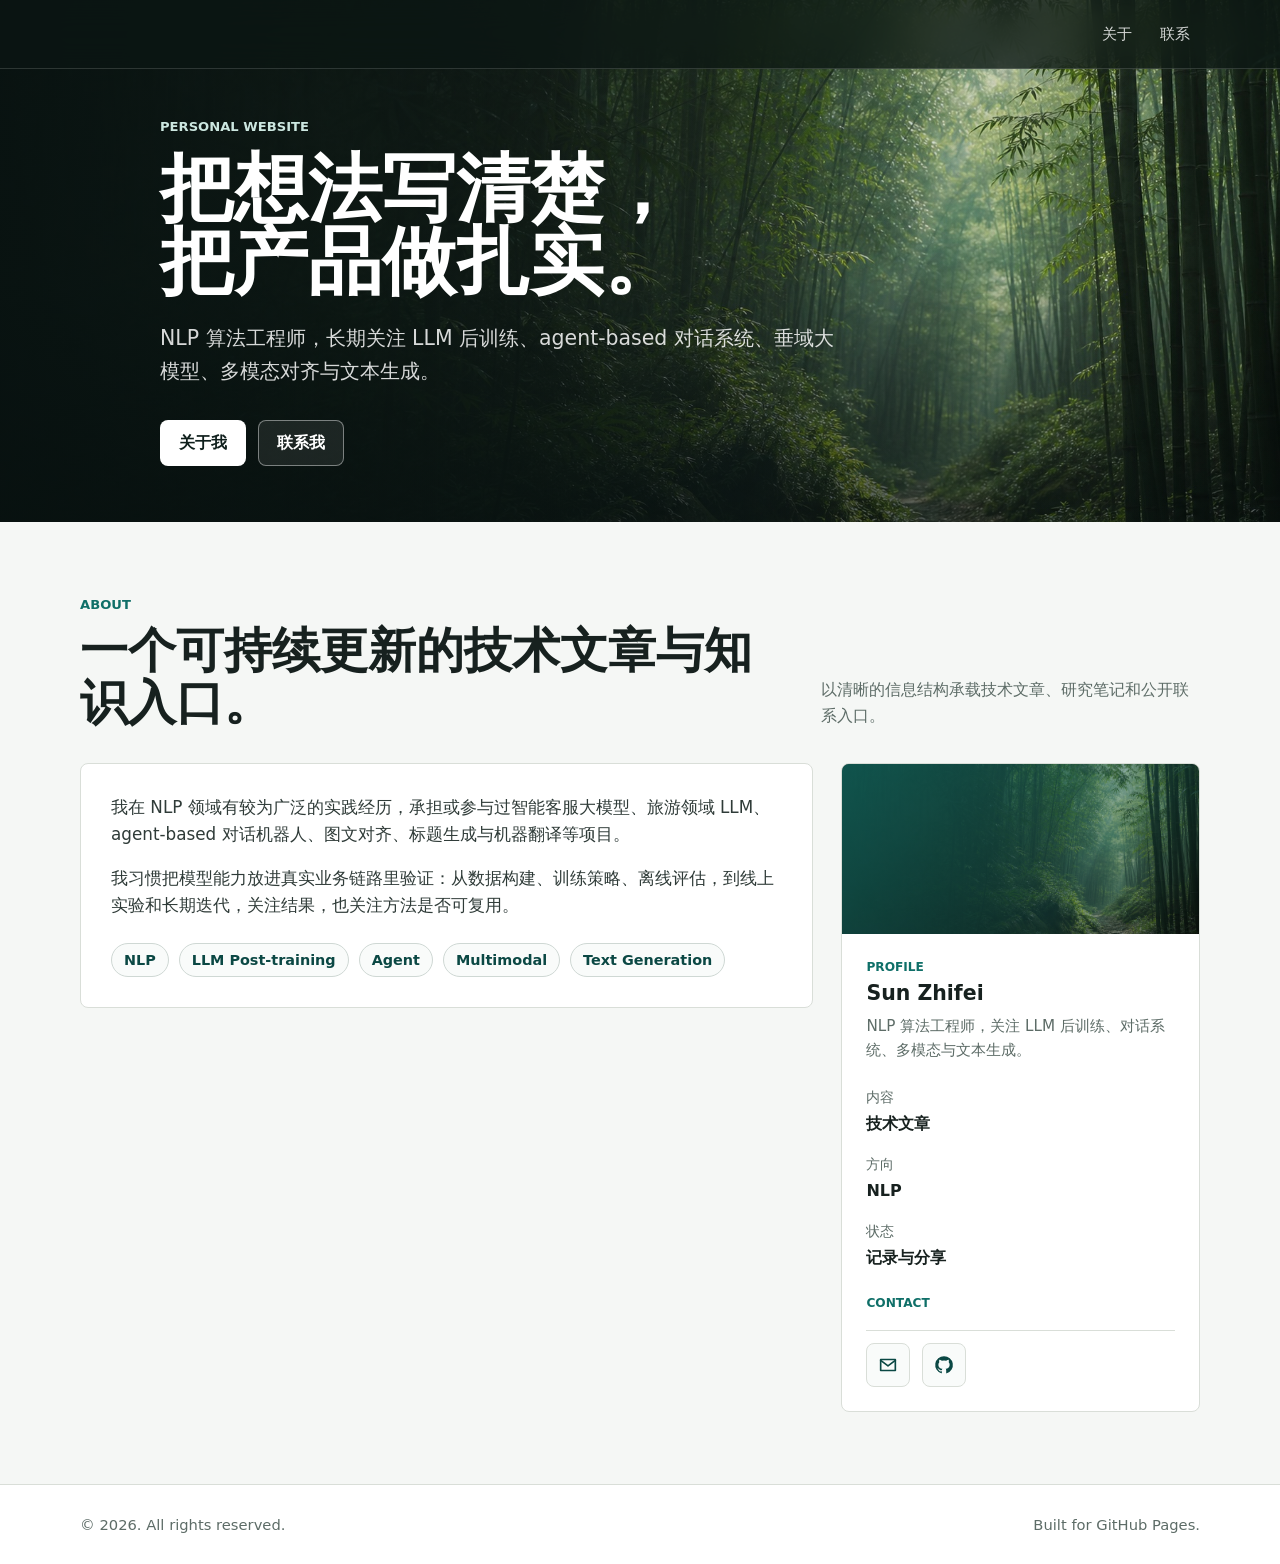
==== index.html @ 4ecba62f "Align experience pages with homepage contact UI" ====
<!DOCTYPE html>
<html lang="zh-CN">
<head>
    <meta charset="UTF-8">
    <meta name="viewport" content="width=device-width, initial-scale=1.0">
    <meta name="description" content="Sun Zhifei 的个人主页，记录 NLP、LLM、对话系统与技术文章。">
    <title>Sun Zhifei | 个人主页</title>
    <link rel="stylesheet" href="assets/site.css">
    <link rel="icon" href="assets/favicon.svg" type="image/svg+xml">
</head>
<body>
    <header class="site-header">
        <nav class="nav nav-end" aria-label="主导航">
            <div class="nav-links">
                <a href="#about">关于</a>
                <a href="#profile">联系</a>
            </div>
        </nav>
    </header>

    <main id="top">
        <section class="hero" aria-label="个人主页首屏">
            <div class="hero-inner">
                <p class="eyebrow">Personal Website</p>
                <h1><span>把想法写清楚，</span><span>把产品做扎实。</span></h1>
                <p class="hero-copy">NLP 算法工程师，长期关注 LLM 后训练、agent-based 对话系统、垂域大模型、多模态对齐与文本生成。</p>
                <div class="hero-actions" aria-label="快捷入口">
                    <a class="button button-primary" href="#about">关于我</a>
                    <a class="button button-secondary" href="#profile">联系我</a>
                </div>
            </div>
        </section>

        <section class="section" id="about">
            <div class="container">
                <div class="section-heading">
                    <div>
                        <p class="section-kicker">About</p>
                        <h2 class="section-title">一个可持续更新的技术文章与知识入口。</h2>
                    </div>
                    <p class="section-summary">以清晰的信息结构承载技术文章、研究笔记和公开联系入口。</p>
                </div>

                <div class="about-grid">
                    <article class="about-panel">
                        <p>我在 NLP 领域有较为广泛的实践经历，承担或参与过智能客服大模型、旅游领域 LLM、agent-based 对话机器人、图文对齐、标题生成与机器翻译等项目。</p>
                        <p>我习惯把模型能力放进真实业务链路里验证：从数据构建、训练策略、离线评估，到线上实验和长期迭代，关注结果，也关注方法是否可复用。</p>
                        <div class="skill-list" aria-label="关注方向">
                            <span>NLP</span>
                            <span>LLM Post-training</span>
                            <span>Agent</span>
                            <span>Multimodal</span>
                            <span>Text Generation</span>
                        </div>
                    </article>

                    <aside class="profile-panel sidebar-panel" id="profile" aria-label="个人侧边栏">
                        <div class="profile-visual" role="img" aria-label="竹林和森林组成的安静自然场景"></div>
                        <div class="sidebar-content">
                            <div class="sidebar-intro">
                                <p class="sidebar-label">Profile</p>
                                <h3>Sun Zhifei</h3>
                                <p>NLP 算法工程师，关注 LLM 后训练、对话系统、多模态与文本生成。</p>
                            </div>

                            <div class="facts">
                                <div class="fact">
                                    <span>内容</span>
                                    <strong>技术文章</strong>
                                </div>
                                <div class="fact">
                                    <span>方向</span>
                                    <strong>NLP</strong>
                                </div>
                                <div class="fact">
                                    <span>状态</span>
                                    <strong>记录与分享</strong>
                                </div>
                            </div>

                            <div class="sidebar-links" aria-label="侧边栏联系方式">
                                <p class="sidebar-label">Contact</p>
                                <div class="contact-actions">
                                    <button class="contact-link" type="button" data-copy-email="real.szf@gmail.com" aria-label="复制邮箱地址" title="复制邮箱">
                                        <svg class="icon-stroke" viewBox="0 0 24 24" aria-hidden="true">
                                            <path d="M4 6h16v12H4z"></path>
                                            <path d="m4 7 8 6 8-6"></path>
                                        </svg>
                                    </button>
                                    <a class="contact-link" href="https://github.com/wow-kong" aria-label="访问 GitHub 主页" title="GitHub">
                                        <svg class="icon-fill" viewBox="0 0 24 24" aria-hidden="true">
                                            <path d="M12 2.4a9.6 9.6 0 0 0-3 18.72c.48.09.66-.21.66-.47v-1.8c-2.68.58-3.25-1.14-3.25-1.14-.44-1.11-1.07-1.41-1.07-1.41-.87-.6.07-.59.07-.59.96.07 1.47.99 1.47.99.86 1.46 2.25 1.04 2.8.8.09-.62.34-1.04.61-1.28-2.14-.24-4.39-1.07-4.39-4.76 0-1.05.38-1.91.99-2.58-.1-.24-.43-1.22.09-2.55 0 0 .81-.26 2.64.99a9.1 9.1 0 0 1 4.8 0c1.83-1.25 2.64-.99 2.64-.99.52 1.33.19 2.31.09 2.55.62.67.99 1.53.99 2.58 0 3.7-2.25 4.51-4.4 4.75.35.3.66.89.66 1.8v2.65c0 .26.17.56.67.46A9.6 9.6 0 0 0 12 2.4Z"></path>
                                        </svg>
                                    </a>
                                </div>
                                <p class="contact-copy-status" id="contact-copy-status" role="status" aria-live="polite" hidden></p>
                            </div>

                        </div>
                    </aside>
                </div>
            </div>
        </section>

    </main>

    <footer class="site-footer">
        <div class="footer-inner">
            <span>© 2026. All rights reserved.</span>
            <span>Built for GitHub Pages.</span>
        </div>
    </footer>
    <script src="assets/site.js"></script>
</body>
</html>
---- assets/site.css ----
:root {
    --bg: #f5f7f5;
    --surface: #ffffff;
    --surface-soft: #e8f0ed;
    --ink: #17211f;
    --muted: #5d6c67;
    --line: #d9ded8;
    --brand: #0f6f68;
    --brand-dark: #0b4844;
    --radius: 8px;
    --content: 1120px;
}

* {
    box-sizing: border-box;
}

html {
    scroll-behavior: smooth;
}

body {
    margin: 0;
    color: var(--ink);
    background: var(--bg);
    font-family: Inter, ui-sans-serif, system-ui, -apple-system, BlinkMacSystemFont, "Segoe UI", sans-serif;
    line-height: 1.6;
    overflow-x: hidden;
}

a {
    color: inherit;
    text-decoration: none;
}

img {
    display: block;
    max-width: 100%;
}

.site-header {
    position: fixed;
    top: 0;
    right: 0;
    left: 0;
    z-index: 10;
    border-bottom: 1px solid rgba(255, 255, 255, 0.14);
    background: rgba(12, 22, 20, 0.74);
    backdrop-filter: blur(18px);
    color: #ffffff;
}

.nav,
.hero-inner,
.container,
.footer-inner {
    width: min(100% - 32px, var(--content));
    margin: 0 auto;
}

.nav {
    height: 68px;
    display: flex;
    align-items: center;
    justify-content: space-between;
    gap: 24px;
}

.nav-end {
    justify-content: flex-end;
}

.brand {
    display: inline-flex;
    align-items: center;
    font-weight: 700;
    white-space: nowrap;
}

.nav-links {
    display: flex;
    align-items: center;
    gap: 8px;
    font-size: 0.94rem;
}

.nav-links a {
    padding: 8px 10px;
    border-radius: 999px;
    color: rgba(255, 255, 255, 0.82);
}

.nav-links a:hover,
.nav-links a:focus-visible,
.nav-links .active {
    color: #ffffff;
    background: rgba(255, 255, 255, 0.12);
    outline: none;
}

main {
    background: var(--bg);
}

.hero,
.experience-hero {
    display: grid;
    align-items: end;
    color: #ffffff;
}

.hero {
    width: 100%;
    min-height: clamp(440px, 58vh, 560px);
    margin: 0;
    overflow: hidden;
    background:
        linear-gradient(90deg, rgba(7, 16, 15, 0.84), rgba(7, 16, 15, 0.48) 42%, rgba(7, 16, 15, 0.08) 76%),
        linear-gradient(0deg, rgba(7, 16, 15, 0.56), rgba(7, 16, 15, 0.02) 46%),
        url("hero-bamboo.jpg") center / cover no-repeat;
}

.experience-hero {
    min-height: 54vh;
    background:
        linear-gradient(90deg, rgba(7, 16, 15, 0.78), rgba(7, 16, 15, 0.42) 42%, rgba(7, 16, 15, 0.08) 72%),
        linear-gradient(0deg, rgba(7, 16, 15, 0.66), rgba(7, 16, 15, 0.02) 44%),
        url("hero-workspace.jpg") center / cover no-repeat;
}

.hero-inner {
    padding: 132px 0 64px;
}

.hero .hero-inner {
    width: min(100% - 64px, 960px);
    padding: 96px 0 56px;
}

.experience-hero .hero-inner {
    padding-bottom: 58px;
}

.eyebrow,
.section-kicker,
.sidebar-label {
    margin: 0;
    color: var(--brand);
    font-size: 0.82rem;
    font-weight: 900;
    letter-spacing: 0;
    text-transform: uppercase;
}

.hero .eyebrow,
.experience-hero .eyebrow {
    margin-bottom: 16px;
    color: #cce7e0;
}

.hero h1,
.experience-hero h1 {
    max-width: 780px;
    margin: 0;
    font-size: clamp(2.5rem, 7vw, 5.8rem);
    line-height: 0.98;
    letter-spacing: 0;
    overflow-wrap: anywhere;
}

.hero h1 {
    font-size: clamp(2.35rem, 5.8vw, 4.8rem);
}

.experience-hero h1 {
    font-size: clamp(2.4rem, 6vw, 5.2rem);
    line-height: 1.02;
}

.hero h1 span {
    display: block;
}

.hero-copy {
    max-width: 680px;
    margin: 24px 0 0;
    color: rgba(255, 255, 255, 0.84);
    font-size: clamp(1.05rem, 2vw, 1.28rem);
    overflow-wrap: anywhere;
}

.experience-hero .hero-copy {
    margin-top: 22px;
    font-size: clamp(1.02rem, 2vw, 1.22rem);
}

.hero-actions {
    display: flex;
    flex-wrap: wrap;
    gap: 12px;
    margin-top: 32px;
}

.button {
    display: inline-flex;
    align-items: center;
    justify-content: center;
    min-height: 46px;
    padding: 0 18px;
    border: 1px solid transparent;
    border-radius: var(--radius);
    cursor: pointer;
    font: inherit;
    font-weight: 700;
}

.button-primary {
    background: #ffffff;
    color: #10201d;
}

.button-secondary {
    border-color: rgba(255, 255, 255, 0.42);
    color: #ffffff;
    background: rgba(255, 255, 255, 0.08);
}

.button:hover,
.button:focus-visible {
    transform: translateY(-1px);
    outline: none;
}

.section {
    padding: 72px 0;
}

.sr-only {
    position: absolute;
    width: 1px;
    height: 1px;
    padding: 0;
    overflow: hidden;
    clip: rect(0, 0, 0, 0);
    white-space: nowrap;
    border: 0;
}

.experience-gate {
    display: grid;
    align-items: center;
    min-height: calc(100vh - 85px);
    padding: 132px 0 72px;
    background:
        linear-gradient(90deg, rgba(7, 16, 15, 0.78), rgba(7, 16, 15, 0.36)),
        linear-gradient(0deg, rgba(7, 16, 15, 0.64), rgba(7, 16, 15, 0.08)),
        url("hero-workspace.jpg") center / cover no-repeat;
}

.gate-card {
    max-width: 560px;
    padding: 32px;
    border: 1px solid rgba(255, 255, 255, 0.22);
    border-radius: var(--radius);
    color: #ffffff;
    background: rgba(12, 22, 20, 0.82);
    backdrop-filter: blur(18px);
}

.gate-card .section-kicker {
    color: #cce7e0;
}

.gate-card h1 {
    margin: 8px 0 14px;
    font-size: clamp(2rem, 5vw, 3.4rem);
    line-height: 1.04;
    letter-spacing: 0;
    overflow-wrap: anywhere;
}

.gate-card p {
    margin: 0;
    color: rgba(255, 255, 255, 0.8);
}

.access-form {
    display: grid;
    grid-template-columns: minmax(0, 1fr) auto;
    gap: 10px;
    margin-top: 24px;
}

.access-form input {
    width: 100%;
    min-height: 46px;
    border: 1px solid rgba(255, 255, 255, 0.3);
    border-radius: var(--radius);
    padding: 0 14px;
    color: #ffffff;
    background: rgba(255, 255, 255, 0.08);
    font: inherit;
}

.access-form input::placeholder {
    color: rgba(255, 255, 255, 0.58);
}

.access-form input:focus,
.access-form button:focus-visible {
    outline: 2px solid #cce7e0;
    outline-offset: 2px;
}

.gate-message {
    margin-top: 12px;
    color: #cce7e0;
    font-weight: 700;
}

.gate-message.is-error {
    color: #ffd7ce;
    font-weight: 700;
}

.gate-back {
    max-width: 240px;
    margin-top: 28px;
    background: rgba(255, 255, 255, 0.1);
}

.section-heading {
    display: grid;
    grid-template-columns: minmax(0, 0.78fr) minmax(280px, 0.42fr);
    gap: 36px;
    align-items: end;
    margin-bottom: 34px;
}

.section-kicker {
    margin-bottom: 10px;
}

.section-title {
    margin: 0;
    font-size: clamp(1.9rem, 4vw, 3rem);
    line-height: 1.08;
    letter-spacing: 0;
    overflow-wrap: anywhere;
}

.section-summary {
    margin: 0;
    color: var(--muted);
    overflow-wrap: anywhere;
}

.about-grid,
.experience-layout {
    display: grid;
    gap: 28px;
    align-items: start;
}

.about-grid {
    grid-template-columns: minmax(0, 0.9fr) minmax(280px, 0.44fr);
}

.experience-layout {
    grid-template-columns: minmax(0, 1fr) 320px;
    gap: 34px;
}

.experience-main,
.resume-section,
.project-list {
    display: grid;
    gap: 18px;
}

.experience-main {
    gap: 52px;
}

.compact-title {
    margin-bottom: 10px;
}

.education-grid {
    display: grid;
    grid-template-columns: repeat(2, minmax(0, 1fr));
    gap: 16px;
}

.education-card {
    display: grid;
    grid-template-columns: 72px minmax(0, 1fr);
    gap: 16px;
    align-items: center;
    min-height: 132px;
    padding: 20px;
    border: 1px solid var(--line);
    border-radius: var(--radius);
    background: var(--surface);
}

.education-card img {
    width: 72px;
    height: 72px;
    object-fit: contain;
}

.education-card h3,
.project-row h3 {
    margin: 0 0 8px;
    font-size: 1.2rem;
    line-height: 1.24;
}

.education-card p {
    margin: 0;
    color: var(--muted);
}

.about-panel,
.profile-panel,
.timeline-item,
.side-card,
.project-row {
    border: 1px solid var(--line);
    border-radius: var(--radius);
    background: var(--surface);
}

.about-panel {
    padding: 30px;
}

.about-panel p {
    margin: 0 0 18px;
    color: #2f3b38;
    font-size: 1.05rem;
}

.about-panel p:last-child {
    margin-bottom: 0;
}

.profile-panel {
    display: grid;
    grid-template-rows: auto 1fr;
    overflow: hidden;
}

.profile-visual {
    min-height: 170px;
    background:
        linear-gradient(135deg, rgba(15, 111, 104, 0.66), rgba(7, 16, 15, 0.22)),
        url("hero-bamboo.jpg") center / cover no-repeat;
}

.sidebar-content {
    display: grid;
    gap: 24px;
    padding: 24px;
}

.sidebar-intro h3 {
    margin: 4px 0 8px;
    font-size: 1.28rem;
    line-height: 1.2;
}

.sidebar-intro p:last-child {
    margin: 0;
    color: var(--muted);
    font-size: 0.95rem;
}

.sidebar-label {
    color: var(--brand);
    font-size: 0.76rem;
}

.facts,
.sidebar-links,
.timeline {
    display: grid;
    gap: 16px;
}

.fact {
    display: grid;
    gap: 3px;
}

.fact span {
    color: var(--muted);
    font-size: 0.86rem;
}

.fact strong {
    font-size: 1rem;
}

.contact-actions {
    display: flex;
    align-items: center;
    gap: 12px;
    padding-top: 12px;
    border-top: 1px solid var(--line);
}

.contact-link {
    display: inline-flex;
    align-items: center;
    justify-content: center;
    width: 44px;
    height: 44px;
    padding: 0;
    border: 1px solid var(--line);
    border-radius: var(--radius);
    color: var(--brand-dark);
    background: #f9fbfa;
    cursor: pointer;
    font: inherit;
    font-weight: 800;
}

.contact-link:hover,
.contact-link:focus-visible {
    color: var(--brand);
    border-color: #b8c8c2;
    background: #eef5f2;
    transform: translateY(-1px);
    outline: none;
}

.contact-link svg {
    width: 22px;
    height: 22px;
    flex: 0 0 auto;
}

.contact-link .icon-stroke {
    fill: none;
    stroke: currentColor;
    stroke-linecap: round;
    stroke-linejoin: round;
    stroke-width: 1.8;
}

.contact-link .icon-fill {
    fill: currentColor;
}

.contact-copy-status {
    min-height: 1.4em;
    margin: 8px 0 0;
    color: var(--brand-dark);
    font-size: 0.88rem;
    font-weight: 800;
}

.contact-copy-status.is-error {
    color: #8e3f2f;
}

.back-link {
    display: flex;
    align-items: center;
    justify-content: space-between;
    gap: 14px;
    min-height: 52px;
    padding: 0 16px;
    border-radius: var(--radius);
    color: #ffffff;
    background: var(--brand-dark);
    font-weight: 800;
}

.back-link span {
    display: inline-flex;
    align-items: center;
    justify-content: center;
    width: 28px;
    height: 28px;
    border: 1px solid rgba(255, 255, 255, 0.34);
    border-radius: 50%;
}

.skill-list,
.tags {
    display: flex;
    flex-wrap: wrap;
    gap: 10px;
    margin-top: 24px;
}

.tags {
    gap: 8px;
    margin-top: 16px;
}

.skill-list span,
.tags span,
.tag {
    display: inline-flex;
    align-items: center;
    min-height: 30px;
    padding: 0 10px;
    border: 1px solid #cfd8d4;
    border-radius: 999px;
    color: var(--brand-dark);
    background: #f9fbfa;
    font-size: 0.82rem;
    font-weight: 800;
}

.skill-list span {
    min-height: 34px;
    padding: 0 12px;
    font-size: 0.9rem;
}

.tag {
    border: 0;
    background: #e6f2ef;
}

.timeline-date {
    color: var(--brand-dark);
    font-weight: 900;
}

.timeline-item {
    display: grid;
    grid-template-columns: 128px minmax(0, 1fr);
    gap: 22px;
    padding: 24px;
}

.project-row {
    display: grid;
    grid-template-columns: 132px minmax(0, 1fr);
    gap: 22px;
    padding: 24px;
}

.project-row p {
    margin: 0;
    color: var(--muted);
}

.project-meta {
    display: grid;
    align-content: start;
    justify-items: start;
    gap: 10px;
    color: var(--muted);
    font-weight: 800;
}

.timeline-date {
    line-height: 1.25;
}

.timeline-body h2,
.side-card h2 {
    margin: 0 0 10px;
    font-size: 1.28rem;
    line-height: 1.24;
}

.timeline-body p,
.side-card p {
    margin: 0;
    color: var(--muted);
}

.experience-sidebar {
    position: sticky;
    top: 94px;
    display: grid;
    gap: 16px;
}

.side-card {
    padding: 22px;
}

.side-card h2 {
    margin-bottom: 8px;
    font-size: 1.15rem;
}

.side-list {
    display: grid;
    gap: 12px;
    margin-top: 18px;
}

.side-list a,
.side-list span {
    display: flex;
    align-items: center;
    justify-content: space-between;
    gap: 12px;
    min-height: 42px;
    padding-top: 12px;
    border-top: 1px solid var(--line);
    color: var(--brand-dark);
    font-weight: 800;
    overflow-wrap: anywhere;
}

.side-list small {
    color: var(--muted);
    font-weight: 700;
}

.mini-tags {
    display: flex;
    flex-wrap: wrap;
    gap: 8px;
    margin-top: 16px;
}

.mini-tags span {
    display: inline-flex;
    align-items: center;
    min-height: 30px;
    padding: 0 10px;
    border-radius: 999px;
    color: var(--brand-dark);
    background: #e6f2ef;
    font-size: 0.82rem;
    font-weight: 800;
}

.site-footer {
    padding: 28px 0;
    color: var(--muted);
    background: #ffffff;
    border-top: 1px solid var(--line);
}

.footer-inner {
    display: flex;
    align-items: center;
    justify-content: space-between;
    gap: 16px;
    font-size: 0.92rem;
}

@media (max-width: 820px) {
    .site-header {
        position: absolute;
    }

    .nav {
        height: auto;
        min-height: 66px;
        padding: 12px 0;
        align-items: flex-start;
    }

    .nav-links {
        max-width: 300px;
        justify-content: flex-end;
        flex-wrap: wrap;
        gap: 2px;
        font-size: 0.86rem;
    }

    .nav-links a {
        padding: 5px 8px;
    }

    .hero {
        min-height: 480px;
        margin-top: 0;
        background-position: 58% center;
    }

    .hero-inner {
        padding-top: 126px;
        padding-bottom: 42px;
    }

    .hero .hero-inner {
        width: min(100% - 44px, 860px);
        padding-top: 88px;
        padding-bottom: 48px;
    }

    .hero-actions {
        gap: 10px;
    }

    .section {
        padding: 54px 0;
    }

    .section-heading,
    .about-grid,
    .experience-layout,
    .education-grid {
        grid-template-columns: 1fr;
    }

    .experience-sidebar {
        position: static;
    }

    .footer-inner {
        align-items: flex-start;
        flex-direction: column;
    }
}

@media (max-width: 520px) {
    .nav,
    .hero-inner,
    .container,
    .footer-inner {
        width: min(100% - 24px, var(--content));
    }

    .nav {
        flex-direction: column;
        align-items: stretch;
        gap: 10px;
        padding: 12px 0 14px;
    }

    .nav-links {
        width: 100%;
        max-width: none;
        display: grid;
        grid-template-columns: repeat(auto-fit, minmax(72px, 1fr));
        justify-content: stretch;
    }

    .nav-links a {
        padding: 4px;
        text-align: center;
    }

    .hero {
        width: 100%;
        min-height: 570px;
        margin-top: 0;
        background:
            linear-gradient(90deg, rgba(7, 16, 15, 0.84), rgba(7, 16, 15, 0.48)),
            linear-gradient(0deg, rgba(7, 16, 15, 0.7), rgba(7, 16, 15, 0.08) 48%),
            url("hero-bamboo.jpg") 62% center / cover no-repeat;
    }

    .experience-hero {
        background:
            linear-gradient(90deg, rgba(7, 16, 15, 0.82), rgba(7, 16, 15, 0.42)),
            linear-gradient(0deg, rgba(7, 16, 15, 0.72), rgba(7, 16, 15, 0.1) 48%),
            url("hero-workspace.jpg") 62% center / cover no-repeat;
    }

    .hero .hero-inner {
        width: min(100% - 32px, var(--content));
        padding-top: 134px;
    }

    .experience-hero {
        min-height: 50vh;
    }

    .hero h1,
    .experience-hero h1 {
        font-size: clamp(2.05rem, 11vw, 3rem);
        line-height: 1.08;
        word-break: break-all;
    }

    .hero-copy {
        font-size: 1rem;
        line-height: 1.7;
        overflow-wrap: break-word;
        word-break: normal;
    }

    .section-title {
        font-size: clamp(1.72rem, 9vw, 2.25rem);
        line-height: 1.18;
        word-break: break-all;
    }

    .button {
        width: 100%;
    }

    .experience-gate {
        min-height: calc(100vh - 118px);
        padding: 138px 0 48px;
    }

    .gate-card {
        padding: 24px;
    }

    .access-form {
        grid-template-columns: 1fr;
    }

    .about-panel,
    .timeline-item {
        padding: 20px;
    }

    .timeline-item {
        grid-template-columns: 1fr;
        gap: 12px;
    }

    .education-card {
        grid-template-columns: 58px minmax(0, 1fr);
        min-height: auto;
        padding: 18px;
    }

    .education-card img {
        width: 58px;
        height: 58px;
    }

    .project-row {
        grid-template-columns: 1fr;
        gap: 14px;
        padding: 20px;
    }

    .project-meta {
        grid-template-columns: auto auto;
        align-items: center;
        justify-content: start;
    }
}
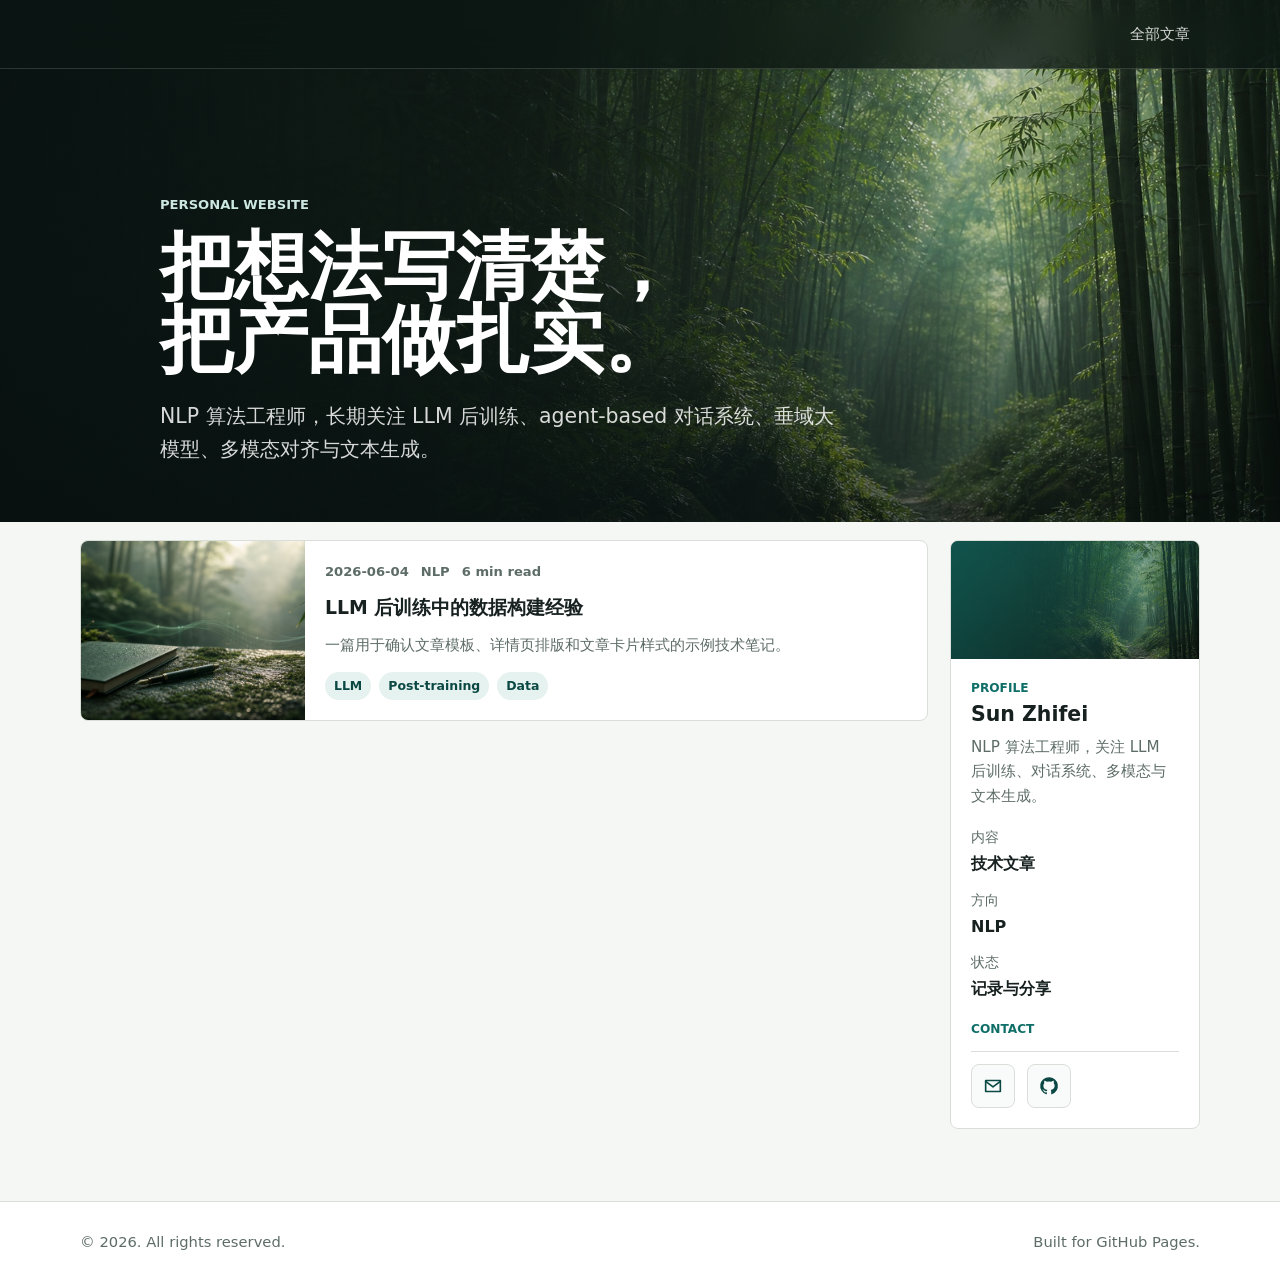
==== commit 2df8d83b: "Refine personal site articles layout" ====
--- a/index.html
+++ b/index.html
@@ -8,12 +8,11 @@
     <link rel="stylesheet" href="assets/site.css">
     <link rel="icon" href="assets/favicon.svg" type="image/svg+xml">
 </head>
-<body>
+<body data-site-root="">
     <header class="site-header">
         <nav class="nav nav-end" aria-label="主导航">
             <div class="nav-links">
-                <a href="#about">关于</a>
-                <a href="#profile">联系</a>
+                <a href="articles/">全部文章</a>
             </div>
         </nav>
     </header>
@@ -24,37 +23,15 @@
                 <p class="eyebrow">Personal Website</p>
                 <h1><span>把想法写清楚，</span><span>把产品做扎实。</span></h1>
                 <p class="hero-copy">NLP 算法工程师，长期关注 LLM 后训练、agent-based 对话系统、垂域大模型、多模态对齐与文本生成。</p>
-                <div class="hero-actions" aria-label="快捷入口">
-                    <a class="button button-primary" href="#about">关于我</a>
-                    <a class="button button-secondary" href="#profile">联系我</a>
-                </div>
             </div>
         </section>
 
-        <section class="section" id="about">
+        <section class="section home-content-section" id="articles">
             <div class="container">
-                <div class="section-heading">
-                    <div>
-                        <p class="section-kicker">About</p>
-                        <h2 class="section-title">一个可持续更新的技术文章与知识入口。</h2>
-                    </div>
-                    <p class="section-summary">以清晰的信息结构承载技术文章、研究笔记和公开联系入口。</p>
-                </div>
+                <div class="home-overview">
+                    <div class="article-card-grid home-article-stack" data-recent-articles data-limit="3" aria-label="最近技术文章"></div>
 
-                <div class="about-grid">
-                    <article class="about-panel">
-                        <p>我在 NLP 领域有较为广泛的实践经历，承担或参与过智能客服大模型、旅游领域 LLM、agent-based 对话机器人、图文对齐、标题生成与机器翻译等项目。</p>
-                        <p>我习惯把模型能力放进真实业务链路里验证：从数据构建、训练策略、离线评估，到线上实验和长期迭代，关注结果，也关注方法是否可复用。</p>
-                        <div class="skill-list" aria-label="关注方向">
-                            <span>NLP</span>
-                            <span>LLM Post-training</span>
-                            <span>Agent</span>
-                            <span>Multimodal</span>
-                            <span>Text Generation</span>
-                        </div>
-                    </article>
-
-                    <aside class="profile-panel sidebar-panel" id="profile" aria-label="个人侧边栏">
+                    <aside class="profile-panel contact-panel home-sidebar" id="profile" aria-label="个人联系方式">
                         <div class="profile-visual" role="img" aria-label="竹林和森林组成的安静自然场景"></div>
                         <div class="sidebar-content">
                             <div class="sidebar-intro">
@@ -95,7 +72,6 @@
                                 </div>
                                 <p class="contact-copy-status" id="contact-copy-status" role="status" aria-live="polite" hidden></p>
                             </div>
-
                         </div>
                     </aside>
                 </div>
@@ -110,6 +86,7 @@
             <span>Built for GitHub Pages.</span>
         </div>
     </footer>
+    <script src="assets/articles.js"></script>
     <script src="assets/site.js"></script>
 </body>
 </html>
--- a/assets/site.css
+++ b/assets/site.css
@@ -7,6 +7,7 @@
     --line: #d9ded8;
     --brand: #0f6f68;
     --brand-dark: #0b4844;
+    --accent: #9a6a2f;
     --radius: 8px;
     --content: 1120px;
 }
@@ -70,13 +71,6 @@
     justify-content: flex-end;
 }
 
-.brand {
-    display: inline-flex;
-    align-items: center;
-    font-weight: 700;
-    white-space: nowrap;
-}
-
 .nav-links {
     display: flex;
     align-items: center;
@@ -103,7 +97,8 @@
 }
 
 .hero,
-.experience-hero {
+.experience-hero,
+.article-hero {
     display: grid;
     align-items: end;
     color: #ffffff;
@@ -125,7 +120,15 @@
     background:
         linear-gradient(90deg, rgba(7, 16, 15, 0.78), rgba(7, 16, 15, 0.42) 42%, rgba(7, 16, 15, 0.08) 72%),
         linear-gradient(0deg, rgba(7, 16, 15, 0.66), rgba(7, 16, 15, 0.02) 44%),
-        url("hero-workspace.jpg") center / cover no-repeat;
+        url("hero-bamboo.jpg") center / cover no-repeat;
+}
+
+.article-hero {
+    min-height: clamp(280px, 34vh, 360px);
+    background:
+        linear-gradient(90deg, rgba(7, 16, 15, 0.84), rgba(7, 16, 15, 0.48) 46%, rgba(7, 16, 15, 0.12) 78%),
+        linear-gradient(0deg, rgba(7, 16, 15, 0.66), rgba(7, 16, 15, 0.03) 48%),
+        url("article-hero-forest.jpg") center / cover no-repeat;
 }
 
 .hero-inner {
@@ -139,6 +142,11 @@
 
 .experience-hero .hero-inner {
     padding-bottom: 58px;
+}
+
+.article-hero .hero-inner {
+    width: min(100% - 64px, 920px);
+    padding: 104px 0 42px;
 }
 
 .eyebrow,
@@ -153,13 +161,15 @@
 }
 
 .hero .eyebrow,
-.experience-hero .eyebrow {
+.experience-hero .eyebrow,
+.article-hero .eyebrow {
     margin-bottom: 16px;
     color: #cce7e0;
 }
 
 .hero h1,
-.experience-hero h1 {
+.experience-hero h1,
+.article-hero h1 {
     max-width: 780px;
     margin: 0;
     font-size: clamp(2.5rem, 7vw, 5.8rem);
@@ -177,6 +187,12 @@
     line-height: 1.02;
 }
 
+.article-hero h1 {
+    max-width: 880px;
+    font-size: clamp(2rem, 4.6vw, 3.7rem);
+    line-height: 1.06;
+}
+
 .hero h1 span {
     display: block;
 }
@@ -194,11 +210,28 @@
     font-size: clamp(1.02rem, 2vw, 1.22rem);
 }
 
-.hero-actions {
+.article-meta {
     display: flex;
     flex-wrap: wrap;
-    gap: 12px;
-    margin-top: 32px;
+    gap: 10px 18px;
+    margin-top: 22px;
+    color: rgba(255, 255, 255, 0.78);
+    font-size: 0.94rem;
+    font-weight: 700;
+}
+
+.article-meta span {
+    display: inline-flex;
+    align-items: center;
+}
+
+.article-meta span:not(:last-child)::after {
+    width: 4px;
+    height: 4px;
+    margin-left: 18px;
+    border-radius: 50%;
+    background: rgba(255, 255, 255, 0.48);
+    content: "";
 }
 
 .button {
@@ -219,12 +252,6 @@
     color: #10201d;
 }
 
-.button-secondary {
-    border-color: rgba(255, 255, 255, 0.42);
-    color: #ffffff;
-    background: rgba(255, 255, 255, 0.08);
-}
-
 .button:hover,
 .button:focus-visible {
     transform: translateY(-1px);
@@ -233,6 +260,326 @@
 
 .section {
     padding: 72px 0;
+}
+
+.article-shell {
+    padding: 68px 0 80px;
+}
+
+.home-content-section {
+    padding-top: 18px;
+}
+
+.home-overview {
+    display: grid;
+    grid-template-columns: minmax(0, 1fr) minmax(210px, 250px);
+    gap: 22px;
+    align-items: start;
+}
+
+.article-card-grid {
+    display: grid;
+    grid-template-columns: repeat(3, minmax(0, 1fr));
+    gap: 18px;
+}
+
+.article-card-grid.home-article-stack {
+    grid-template-columns: 1fr;
+    gap: 16px;
+}
+
+.article-card {
+    display: grid;
+    min-width: 0;
+    overflow: hidden;
+    border: 1px solid var(--line);
+    border-radius: var(--radius);
+    background: var(--surface);
+}
+
+.article-card:hover,
+.article-card:focus-visible {
+    border-color: #b8c8c2;
+    transform: translateY(-2px);
+    outline: none;
+}
+
+.article-card-media {
+    display: block;
+    min-height: 154px;
+    background: var(--surface-soft) center / cover no-repeat;
+}
+
+.article-card-body {
+    display: grid;
+    gap: 14px;
+    padding: 20px;
+}
+
+.article-card-meta {
+    display: flex;
+    flex-wrap: wrap;
+    gap: 8px 12px;
+    color: var(--muted);
+    font-size: 0.82rem;
+    font-weight: 800;
+}
+
+.article-card-title {
+    color: var(--ink);
+    font-size: 1.18rem;
+    font-weight: 900;
+    line-height: 1.24;
+    overflow-wrap: anywhere;
+}
+
+.article-card-description {
+    color: var(--muted);
+    font-size: 0.95rem;
+    line-height: 1.65;
+    overflow-wrap: anywhere;
+}
+
+.article-card-tags {
+    display: flex;
+    flex-wrap: wrap;
+    gap: 8px;
+}
+
+.article-card-tags span {
+    display: inline-flex;
+    align-items: center;
+    min-height: 28px;
+    padding: 0 9px;
+    border-radius: 999px;
+    color: var(--brand-dark);
+    background: #e6f2ef;
+    font-size: 0.78rem;
+    font-weight: 800;
+}
+
+@media (min-width: 900px) {
+    .home-article-stack .article-card {
+        grid-template-columns: minmax(220px, 0.36fr) minmax(0, 1fr);
+    }
+
+    .home-article-stack .article-card-media {
+        min-height: 100%;
+    }
+}
+
+.article-empty {
+    grid-column: 1 / -1;
+    margin: 0;
+    padding: 26px;
+    border: 1px dashed #bdc9c3;
+    border-radius: var(--radius);
+    color: var(--muted);
+    background: rgba(255, 255, 255, 0.72);
+    font-weight: 700;
+}
+
+.article-list-header {
+    margin-bottom: 34px;
+}
+
+.article-list-header .section-title {
+    max-width: 760px;
+}
+
+.article-list {
+    grid-template-columns: repeat(2, minmax(0, 1fr));
+}
+
+.pagination {
+    display: flex;
+    flex-wrap: wrap;
+    justify-content: center;
+    gap: 8px;
+    margin-top: 34px;
+}
+
+.pagination-link {
+    display: inline-flex;
+    align-items: center;
+    justify-content: center;
+    min-width: 42px;
+    min-height: 40px;
+    padding: 0 13px;
+    border: 1px solid var(--line);
+    border-radius: var(--radius);
+    color: var(--brand-dark);
+    background: #ffffff;
+    font-weight: 800;
+}
+
+.pagination-link.is-active {
+    color: #ffffff;
+    border-color: var(--brand-dark);
+    background: var(--brand-dark);
+}
+
+.pagination-link.is-disabled {
+    color: #9aa5a1;
+    background: #eef2f0;
+    cursor: not-allowed;
+}
+
+.article-layout {
+    display: grid;
+    grid-template-columns: minmax(0, 760px) 260px;
+    gap: 56px;
+    align-items: start;
+}
+
+.article-content {
+    min-width: 0;
+    color: #2f3b38;
+    font-size: 1.05rem;
+}
+
+.article-content > * {
+    margin-top: 0;
+    margin-bottom: 0;
+}
+
+.article-content > * + * {
+    margin-top: 20px;
+}
+
+.article-content h2 {
+    margin-top: 52px;
+    color: var(--ink);
+    font-size: clamp(1.65rem, 3vw, 2.25rem);
+    line-height: 1.18;
+    letter-spacing: 0;
+}
+
+.article-content h3 {
+    margin-top: 34px;
+    color: var(--ink);
+    font-size: 1.28rem;
+    line-height: 1.28;
+    letter-spacing: 0;
+}
+
+.article-content p,
+.article-content li {
+    overflow-wrap: anywhere;
+}
+
+.article-content ul {
+    padding-left: 1.2rem;
+}
+
+.article-content li + li {
+    margin-top: 8px;
+}
+
+.article-lead {
+    padding: 0 0 0 18px;
+    border-left: 4px solid var(--accent);
+    color: #263633;
+    font-size: 1.12rem;
+    font-weight: 700;
+}
+
+.article-content a {
+    color: var(--brand-dark);
+    border-bottom: 1px solid rgba(15, 111, 104, 0.36);
+    font-weight: 800;
+}
+
+.article-content code {
+    border-radius: 6px;
+    padding: 0.15em 0.35em;
+    color: var(--brand-dark);
+    background: #e7f1ed;
+    font-size: 0.92em;
+}
+
+.article-content pre {
+    overflow-x: auto;
+    padding: 20px;
+    border-radius: var(--radius);
+    color: #e9f4f0;
+    background: #10201d;
+    font-size: 0.92rem;
+    line-height: 1.65;
+}
+
+.article-content pre code {
+    padding: 0;
+    color: inherit;
+    background: transparent;
+}
+
+.article-content table {
+    display: block;
+    width: 100%;
+    overflow-x: auto;
+    border-collapse: collapse;
+    border: 1px solid var(--line);
+    border-radius: var(--radius);
+    background: var(--surface);
+}
+
+.article-content th,
+.article-content td {
+    min-width: 120px;
+    padding: 12px 14px;
+    border-bottom: 1px solid var(--line);
+    text-align: left;
+    white-space: nowrap;
+}
+
+.article-content th {
+    color: var(--brand-dark);
+    background: #eaf3f0;
+    font-size: 0.9rem;
+}
+
+.article-content tr:last-child td {
+    border-bottom: 0;
+}
+
+.article-aside {
+    position: sticky;
+    top: 96px;
+    min-width: 0;
+    padding-left: 22px;
+    border-left: 1px solid var(--line);
+}
+
+.article-aside h2 {
+    margin: 0 0 14px;
+    font-size: 1rem;
+    line-height: 1.24;
+}
+
+.article-toc,
+.article-info {
+    display: grid;
+    gap: 10px;
+}
+
+.article-info {
+    margin-top: 30px;
+    padding-top: 22px;
+    border-top: 1px solid var(--line);
+}
+
+.article-toc a,
+.article-info span {
+    color: var(--muted);
+    font-size: 0.94rem;
+    font-weight: 700;
+}
+
+.article-toc a:hover,
+.article-toc a:focus-visible {
+    color: var(--brand-dark);
+    outline: none;
 }
 
 .sr-only {
@@ -254,7 +601,7 @@
     background:
         linear-gradient(90deg, rgba(7, 16, 15, 0.78), rgba(7, 16, 15, 0.36)),
         linear-gradient(0deg, rgba(7, 16, 15, 0.64), rgba(7, 16, 15, 0.08)),
-        url("hero-workspace.jpg") center / cover no-repeat;
+        url("hero-bamboo.jpg") center / cover no-repeat;
 }
 
 .gate-card {
@@ -355,20 +702,11 @@
     overflow-wrap: anywhere;
 }
 
-.about-grid,
 .experience-layout {
     display: grid;
-    gap: 28px;
-    align-items: start;
-}
-
-.about-grid {
-    grid-template-columns: minmax(0, 0.9fr) minmax(280px, 0.44fr);
-}
-
-.experience-layout {
     grid-template-columns: minmax(0, 1fr) 320px;
     gap: 34px;
+    align-items: start;
 }
 
 .experience-main,
@@ -422,7 +760,14 @@
     color: var(--muted);
 }
 
-.about-panel,
+.education-card p span {
+    display: block;
+}
+
+.education-card p span + span {
+    margin-top: 3px;
+}
+
 .profile-panel,
 .timeline-item,
 .side-card,
@@ -432,24 +777,33 @@
     background: var(--surface);
 }
 
-.about-panel {
-    padding: 30px;
-}
-
-.about-panel p {
-    margin: 0 0 18px;
-    color: #2f3b38;
-    font-size: 1.05rem;
-}
-
-.about-panel p:last-child {
-    margin-bottom: 0;
-}
-
 .profile-panel {
     display: grid;
     grid-template-rows: auto 1fr;
     overflow: hidden;
+}
+
+.contact-panel {
+    width: 100%;
+}
+
+.home-sidebar {
+    position: sticky;
+    top: 94px;
+}
+
+.home-sidebar .profile-visual {
+    min-height: 118px;
+}
+
+.home-sidebar .sidebar-content {
+    gap: 18px;
+    padding: 20px;
+}
+
+.home-sidebar .facts,
+.home-sidebar .sidebar-links {
+    gap: 12px;
 }
 
 .profile-visual {
@@ -589,20 +943,13 @@
     border-radius: 50%;
 }
 
-.skill-list,
 .tags {
     display: flex;
     flex-wrap: wrap;
-    gap: 10px;
-    margin-top: 24px;
-}
-
-.tags {
     gap: 8px;
     margin-top: 16px;
 }
 
-.skill-list span,
 .tags span,
 .tag {
     display: inline-flex;
@@ -617,12 +964,6 @@
     font-weight: 800;
 }
 
-.skill-list span {
-    min-height: 34px;
-    padding: 0 12px;
-    font-size: 0.9rem;
-}
-
 .tag {
     border: 0;
     background: #e6f2ef;
@@ -631,6 +972,7 @@
 .timeline-date {
     color: var(--brand-dark);
     font-weight: 900;
+    line-height: 1.25;
 }
 
 .timeline-item {
@@ -659,10 +1001,6 @@
     gap: 10px;
     color: var(--muted);
     font-weight: 800;
-}
-
-.timeline-date {
-    line-height: 1.25;
 }
 
 .timeline-body h2,
@@ -794,28 +1132,47 @@
         padding-bottom: 48px;
     }
 
-    .hero-actions {
-        gap: 10px;
-    }
-
     .section {
         padding: 54px 0;
     }
 
     .section-heading,
-    .about-grid,
     .experience-layout,
-    .education-grid {
+    .education-grid,
+    .article-card-grid,
+    .article-list,
+    .article-layout {
         grid-template-columns: 1fr;
     }
 
-    .experience-sidebar {
+    .experience-sidebar,
+    .article-aside {
         position: static;
+    }
+
+    .article-layout {
+        gap: 40px;
+    }
+
+    .article-aside {
+        padding: 22px 0 0;
+        border-top: 1px solid var(--line);
+        border-left: 0;
     }
 
     .footer-inner {
         align-items: flex-start;
         flex-direction: column;
+    }
+}
+
+@media (max-width: 560px) {
+    .home-overview {
+        grid-template-columns: 1fr;
+    }
+
+    .home-sidebar {
+        position: static;
     }
 }
 
@@ -861,7 +1218,15 @@
         background:
             linear-gradient(90deg, rgba(7, 16, 15, 0.82), rgba(7, 16, 15, 0.42)),
             linear-gradient(0deg, rgba(7, 16, 15, 0.72), rgba(7, 16, 15, 0.1) 48%),
-            url("hero-workspace.jpg") 62% center / cover no-repeat;
+            url("hero-bamboo.jpg") 62% center / cover no-repeat;
+    }
+
+    .article-hero {
+        min-height: 430px;
+        background:
+            linear-gradient(90deg, rgba(7, 16, 15, 0.86), rgba(7, 16, 15, 0.5)),
+            linear-gradient(0deg, rgba(7, 16, 15, 0.72), rgba(7, 16, 15, 0.1) 48%),
+            url("article-hero-forest.jpg") 58% center / cover no-repeat;
     }
 
     .hero .hero-inner {
@@ -869,12 +1234,19 @@
         padding-top: 134px;
     }
 
+    .article-hero .hero-inner {
+        width: min(100% - 32px, var(--content));
+        padding-top: 134px;
+        padding-bottom: 46px;
+    }
+
     .experience-hero {
         min-height: 50vh;
     }
 
     .hero h1,
-    .experience-hero h1 {
+    .experience-hero h1,
+    .article-hero h1 {
         font-size: clamp(2.05rem, 11vw, 3rem);
         line-height: 1.08;
         word-break: break-all;
@@ -910,14 +1282,10 @@
         grid-template-columns: 1fr;
     }
 
-    .about-panel,
-    .timeline-item {
-        padding: 20px;
-    }
-
     .timeline-item {
         grid-template-columns: 1fr;
         gap: 12px;
+        padding: 20px;
     }
 
     .education-card {
@@ -942,4 +1310,21 @@
         align-items: center;
         justify-content: start;
     }
-}
+
+    .article-shell {
+        padding: 50px 0 64px;
+    }
+
+    .article-content {
+        font-size: 1rem;
+    }
+
+    .article-content h2 {
+        margin-top: 42px;
+        font-size: clamp(1.5rem, 9vw, 2rem);
+    }
+
+    .article-content pre {
+        padding: 16px;
+    }
+}
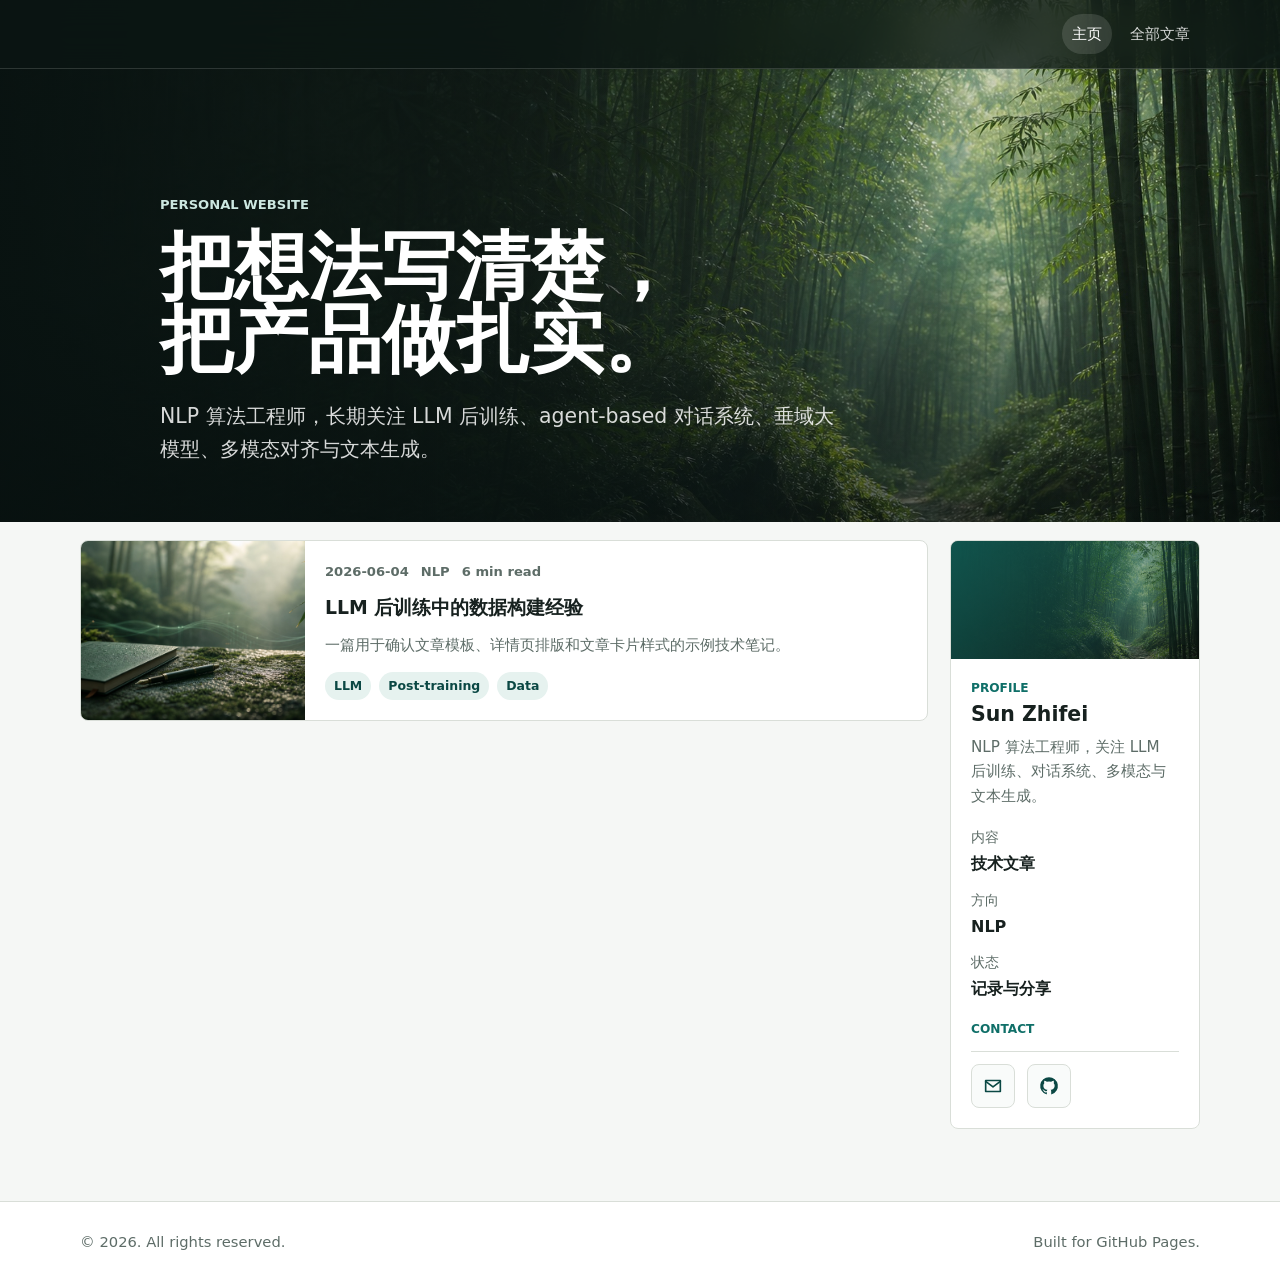
==== commit b4949aa1: "Align public page headers and article list hero" ====
--- a/index.html
+++ b/index.html
@@ -12,6 +12,7 @@
     <header class="site-header">
         <nav class="nav nav-end" aria-label="主导航">
             <div class="nav-links">
+                <a class="active" href="./">主页</a>
                 <a href="articles/">全部文章</a>
             </div>
         </nav>
--- a/assets/site.css
+++ b/assets/site.css
@@ -131,6 +131,14 @@
         url("article-hero-forest.jpg") center / cover no-repeat;
 }
 
+.article-list-hero {
+    min-height: clamp(440px, 58vh, 560px);
+    background:
+        linear-gradient(90deg, rgba(7, 16, 15, 0.84), rgba(7, 16, 15, 0.48) 42%, rgba(7, 16, 15, 0.08) 76%),
+        linear-gradient(0deg, rgba(7, 16, 15, 0.56), rgba(7, 16, 15, 0.02) 46%),
+        url("hero-bamboo.jpg") center / cover no-repeat;
+}
+
 .hero-inner {
     padding: 132px 0 64px;
 }
@@ -147,6 +155,11 @@
 .article-hero .hero-inner {
     width: min(100% - 64px, 920px);
     padding: 104px 0 42px;
+}
+
+.article-list-hero .hero-inner {
+    width: min(100% - 64px, 960px);
+    padding: 96px 0 56px;
 }
 
 .eyebrow,
@@ -193,6 +206,12 @@
     line-height: 1.06;
 }
 
+.article-list-hero h1 {
+    max-width: 780px;
+    font-size: clamp(2.35rem, 5.8vw, 4.8rem);
+    line-height: 0.98;
+}
+
 .hero h1 span {
     display: block;
 }
@@ -379,16 +398,20 @@
     font-weight: 700;
 }
 
-.article-list-header {
-    margin-bottom: 34px;
-}
-
-.article-list-header .section-title {
-    max-width: 760px;
-}
-
 .article-list {
-    grid-template-columns: repeat(2, minmax(0, 1fr));
+    width: min(100%, 960px);
+    grid-template-columns: 1fr;
+    margin: 0 auto;
+}
+
+@media (min-width: 900px) {
+    .article-list .article-card {
+        grid-template-columns: minmax(260px, 0.34fr) minmax(0, 1fr);
+    }
+
+    .article-list .article-card-media {
+        min-height: 100%;
+    }
 }
 
 .pagination {
@@ -1121,6 +1144,10 @@
         background-position: 58% center;
     }
 
+    .article-list-hero {
+        background-position: 58% center;
+    }
+
     .hero-inner {
         padding-top: 126px;
         padding-bottom: 42px;
@@ -1229,6 +1256,14 @@
             url("article-hero-forest.jpg") 58% center / cover no-repeat;
     }
 
+    .article-list-hero {
+        min-height: 570px;
+        background:
+            linear-gradient(90deg, rgba(7, 16, 15, 0.84), rgba(7, 16, 15, 0.48)),
+            linear-gradient(0deg, rgba(7, 16, 15, 0.7), rgba(7, 16, 15, 0.08) 48%),
+            url("hero-bamboo.jpg") 62% center / cover no-repeat;
+    }
+
     .hero .hero-inner {
         width: min(100% - 32px, var(--content));
         padding-top: 134px;
@@ -1238,6 +1273,10 @@
         width: min(100% - 32px, var(--content));
         padding-top: 134px;
         padding-bottom: 46px;
+    }
+
+    .article-list-hero .hero-inner {
+        padding-bottom: 48px;
     }
 
     .experience-hero {
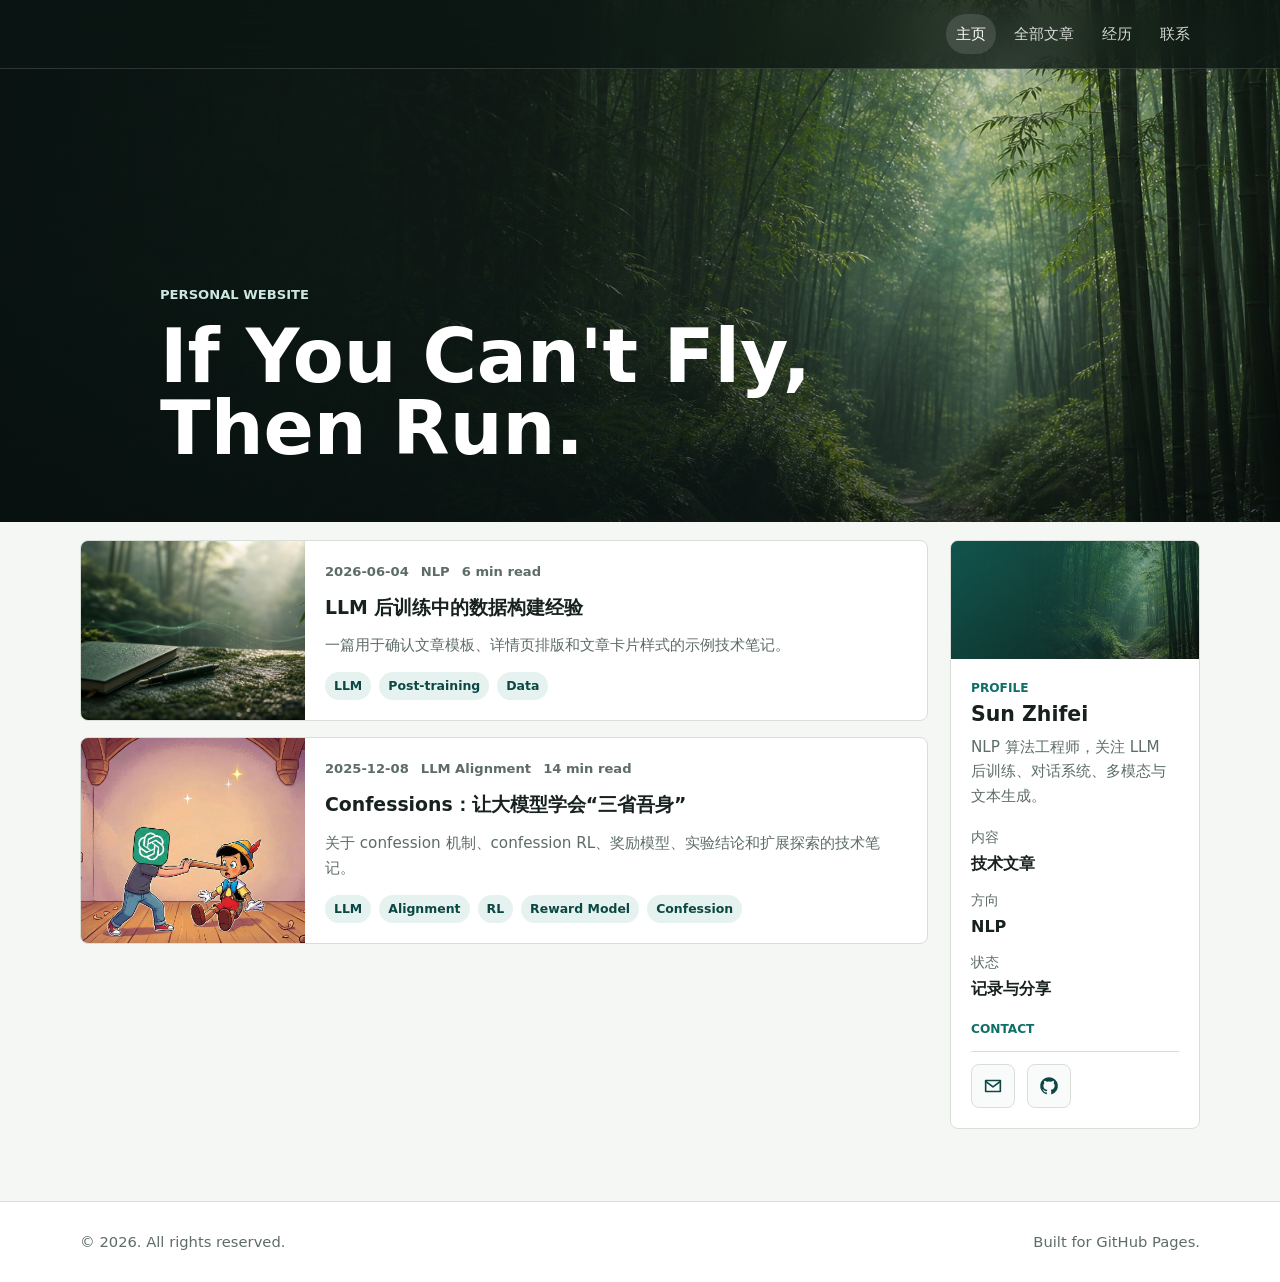
==== commit d636219c: "Add markdown article workflow and shared site navigation" ====
--- a/index.html
+++ b/index.html
@@ -5,25 +5,17 @@
     <meta name="viewport" content="width=device-width, initial-scale=1.0">
     <meta name="description" content="Sun Zhifei 的个人主页，记录 NLP、LLM、对话系统与技术文章。">
     <title>Sun Zhifei | 个人主页</title>
-    <link rel="stylesheet" href="assets/site.css">
+    <link rel="stylesheet" href="assets/site.css?v=20260605-8">
     <link rel="icon" href="assets/favicon.svg" type="image/svg+xml">
 </head>
-<body data-site-root="">
-    <header class="site-header">
-        <nav class="nav nav-end" aria-label="主导航">
-            <div class="nav-links">
-                <a class="active" href="./">主页</a>
-                <a href="articles/">全部文章</a>
-            </div>
-        </nav>
-    </header>
+<body data-site-root="" data-active-section="home">
+    <header class="site-header" data-site-header></header>
 
     <main id="top">
         <section class="hero" aria-label="个人主页首屏">
             <div class="hero-inner">
                 <p class="eyebrow">Personal Website</p>
-                <h1><span>把想法写清楚，</span><span>把产品做扎实。</span></h1>
-                <p class="hero-copy">NLP 算法工程师，长期关注 LLM 后训练、agent-based 对话系统、垂域大模型、多模态对齐与文本生成。</p>
+                <h1><span>If You Can't Fly,</span><span>Then Run.</span></h1>
             </div>
         </section>
 
@@ -88,6 +80,6 @@
         </div>
     </footer>
     <script src="assets/articles.js"></script>
-    <script src="assets/site.js"></script>
+    <script src="assets/site.js?v=20260605-7"></script>
 </body>
 </html>
--- a/assets/site.css
+++ b/assets/site.css
@@ -116,10 +116,10 @@
 }
 
 .experience-hero {
-    min-height: 54vh;
+    min-height: clamp(440px, 58vh, 560px);
     background:
-        linear-gradient(90deg, rgba(7, 16, 15, 0.78), rgba(7, 16, 15, 0.42) 42%, rgba(7, 16, 15, 0.08) 72%),
-        linear-gradient(0deg, rgba(7, 16, 15, 0.66), rgba(7, 16, 15, 0.02) 44%),
+        linear-gradient(90deg, rgba(7, 16, 15, 0.84), rgba(7, 16, 15, 0.48) 42%, rgba(7, 16, 15, 0.08) 76%),
+        linear-gradient(0deg, rgba(7, 16, 15, 0.56), rgba(7, 16, 15, 0.02) 46%),
         url("hero-bamboo.jpg") center / cover no-repeat;
 }
 
@@ -128,7 +128,7 @@
     background:
         linear-gradient(90deg, rgba(7, 16, 15, 0.84), rgba(7, 16, 15, 0.48) 46%, rgba(7, 16, 15, 0.12) 78%),
         linear-gradient(0deg, rgba(7, 16, 15, 0.66), rgba(7, 16, 15, 0.03) 48%),
-        url("article-hero-forest.jpg") center / cover no-repeat;
+        var(--article-hero-image, url("article-hero-forest.jpg")) center / cover no-repeat;
 }
 
 .article-list-hero {
@@ -149,7 +149,8 @@
 }
 
 .experience-hero .hero-inner {
-    padding-bottom: 58px;
+    width: min(100% - 64px, 960px);
+    padding: 96px 0 56px;
 }
 
 .article-hero .hero-inner {
@@ -196,8 +197,8 @@
 }
 
 .experience-hero h1 {
-    font-size: clamp(2.4rem, 6vw, 5.2rem);
-    line-height: 1.02;
+    font-size: clamp(2.35rem, 5.8vw, 4.8rem);
+    line-height: 0.98;
 }
 
 .article-hero h1 {
@@ -212,7 +213,9 @@
     line-height: 0.98;
 }
 
-.hero h1 span {
+.hero h1 span,
+.experience-hero h1 span,
+.article-hero h1 span {
     display: block;
 }
 
@@ -399,14 +402,14 @@
 }
 
 .article-list {
-    width: min(100%, 960px);
+    width: 100%;
     grid-template-columns: 1fr;
     margin: 0 auto;
 }
 
 @media (min-width: 900px) {
     .article-list .article-card {
-        grid-template-columns: minmax(260px, 0.34fr) minmax(0, 1fr);
+        grid-template-columns: minmax(320px, 0.38fr) minmax(0, 1fr);
     }
 
     .article-list .article-card-media {
@@ -495,6 +498,19 @@
     padding-left: 1.2rem;
 }
 
+.article-content li > p {
+    margin: 0;
+}
+
+.article-content li > * + * {
+    margin-top: 12px;
+}
+
+.article-content li ul,
+.article-content li ol {
+    padding-left: 1.2rem;
+}
+
 .article-content li + li {
     margin-top: 8px;
 }
@@ -511,6 +527,11 @@
     color: var(--brand-dark);
     border-bottom: 1px solid rgba(15, 111, 104, 0.36);
     font-weight: 800;
+}
+
+.article-content strong {
+    color: #182622;
+    font-weight: 900;
 }
 
 .article-content code {
@@ -537,6 +558,46 @@
     background: transparent;
 }
 
+.article-content blockquote {
+    margin: 24px 0;
+    padding: 16px 18px;
+    border-left: 4px solid #b8c8c2;
+    border-radius: var(--radius);
+    color: #4a5a56;
+    background: #f2f6f4;
+    font-size: 0.98em;
+    line-height: 1.72;
+}
+
+.article-content li blockquote {
+    margin: 12px 0 0;
+}
+
+.article-content blockquote p {
+    margin: 0;
+}
+
+.article-content blockquote p + p {
+    margin-top: 10px;
+}
+
+.math {
+    display: inline;
+    padding: 0 0.08em;
+    color: #17211f;
+    white-space: nowrap;
+}
+
+.math mjx-container {
+    margin: 0 !important;
+}
+
+.math sub {
+    font-size: 0.68em;
+    line-height: 0;
+    vertical-align: -0.28em;
+}
+
 .article-content table {
     display: block;
     width: 100%;
@@ -566,6 +627,43 @@
     border-bottom: 0;
 }
 
+.article-callout {
+    padding: 18px 20px;
+    border-left: 4px solid var(--brand);
+    border-radius: var(--radius);
+    color: #263633;
+    background: #e8f0ed;
+}
+
+.article-callout > * {
+    margin-top: 0;
+    margin-bottom: 0;
+}
+
+.article-callout > * + * {
+    margin-top: 12px;
+}
+
+.article-figure {
+    display: grid;
+    gap: 10px;
+    margin: 28px 0;
+}
+
+.article-figure img {
+    width: 100%;
+    border: 1px solid var(--line);
+    border-radius: var(--radius);
+    background: #f7faf8;
+}
+
+.article-figure figcaption {
+    margin: 0;
+    color: var(--muted);
+    font-size: 0.92rem;
+    line-height: 1.55;
+}
+
 .article-aside {
     position: sticky;
     top: 96px;
@@ -597,6 +695,27 @@
     color: var(--muted);
     font-size: 0.94rem;
     font-weight: 700;
+}
+
+.article-toc a {
+    display: block;
+    line-height: 1.35;
+}
+
+.article-toc .toc-level-2 {
+    padding-left: 0;
+}
+
+.article-toc .toc-level-3 {
+    padding-left: 16px;
+    font-size: 0.9rem;
+    font-weight: 650;
+}
+
+.article-toc .toc-level-4 {
+    padding-left: 30px;
+    font-size: 0.86rem;
+    font-weight: 650;
 }
 
 .article-toc a:hover,
@@ -1138,7 +1257,8 @@
         padding: 5px 8px;
     }
 
-    .hero {
+    .hero,
+    .experience-hero {
         min-height: 480px;
         margin-top: 0;
         background-position: 58% center;
@@ -1153,7 +1273,9 @@
         padding-bottom: 42px;
     }
 
-    .hero .hero-inner {
+    .hero .hero-inner,
+    .experience-hero .hero-inner,
+    .article-list-hero .hero-inner {
         width: min(100% - 44px, 860px);
         padding-top: 88px;
         padding-bottom: 48px;
@@ -1242,9 +1364,10 @@
     }
 
     .experience-hero {
+        min-height: 570px;
         background:
-            linear-gradient(90deg, rgba(7, 16, 15, 0.82), rgba(7, 16, 15, 0.42)),
-            linear-gradient(0deg, rgba(7, 16, 15, 0.72), rgba(7, 16, 15, 0.1) 48%),
+            linear-gradient(90deg, rgba(7, 16, 15, 0.84), rgba(7, 16, 15, 0.48)),
+            linear-gradient(0deg, rgba(7, 16, 15, 0.7), rgba(7, 16, 15, 0.08) 48%),
             url("hero-bamboo.jpg") 62% center / cover no-repeat;
     }
 
@@ -1253,7 +1376,7 @@
         background:
             linear-gradient(90deg, rgba(7, 16, 15, 0.86), rgba(7, 16, 15, 0.5)),
             linear-gradient(0deg, rgba(7, 16, 15, 0.72), rgba(7, 16, 15, 0.1) 48%),
-            url("article-hero-forest.jpg") 58% center / cover no-repeat;
+            var(--article-hero-image, url("article-hero-forest.jpg")) 58% center / cover no-repeat;
     }
 
     .article-list-hero {
@@ -1264,7 +1387,9 @@
             url("hero-bamboo.jpg") 62% center / cover no-repeat;
     }
 
-    .hero .hero-inner {
+    .hero .hero-inner,
+    .experience-hero .hero-inner,
+    .article-list-hero .hero-inner {
         width: min(100% - 32px, var(--content));
         padding-top: 134px;
     }
@@ -1277,10 +1402,6 @@
 
     .article-list-hero .hero-inner {
         padding-bottom: 48px;
-    }
-
-    .experience-hero {
-        min-height: 50vh;
     }
 
     .hero h1,
@@ -1288,7 +1409,8 @@
     .article-hero h1 {
         font-size: clamp(2.05rem, 11vw, 3rem);
         line-height: 1.08;
-        word-break: break-all;
+        overflow-wrap: anywhere;
+        word-break: normal;
     }
 
     .hero-copy {
@@ -1367,3 +1489,21 @@
         padding: 16px;
     }
 }
+
+.confessions-article .article-hero {
+    min-height: clamp(420px, 52vh, 560px);
+    background:
+        linear-gradient(90deg, rgba(7, 16, 15, 0.84), rgba(7, 16, 15, 0.52) 42%, rgba(7, 16, 15, 0.1) 76%),
+        linear-gradient(0deg, rgba(7, 16, 15, 0.62), rgba(7, 16, 15, 0.06) 48%),
+        var(--article-hero-image, url("article-hero-forest.jpg")) center 48% / cover no-repeat;
+}
+
+@media (max-width: 520px) {
+    .confessions-article .article-hero {
+        min-height: 520px;
+        background:
+            linear-gradient(90deg, rgba(7, 16, 15, 0.88), rgba(7, 16, 15, 0.58)),
+            linear-gradient(0deg, rgba(7, 16, 15, 0.72), rgba(7, 16, 15, 0.12) 48%),
+            var(--article-hero-image, url("article-hero-forest.jpg")) 46% center / cover no-repeat;
+    }
+}
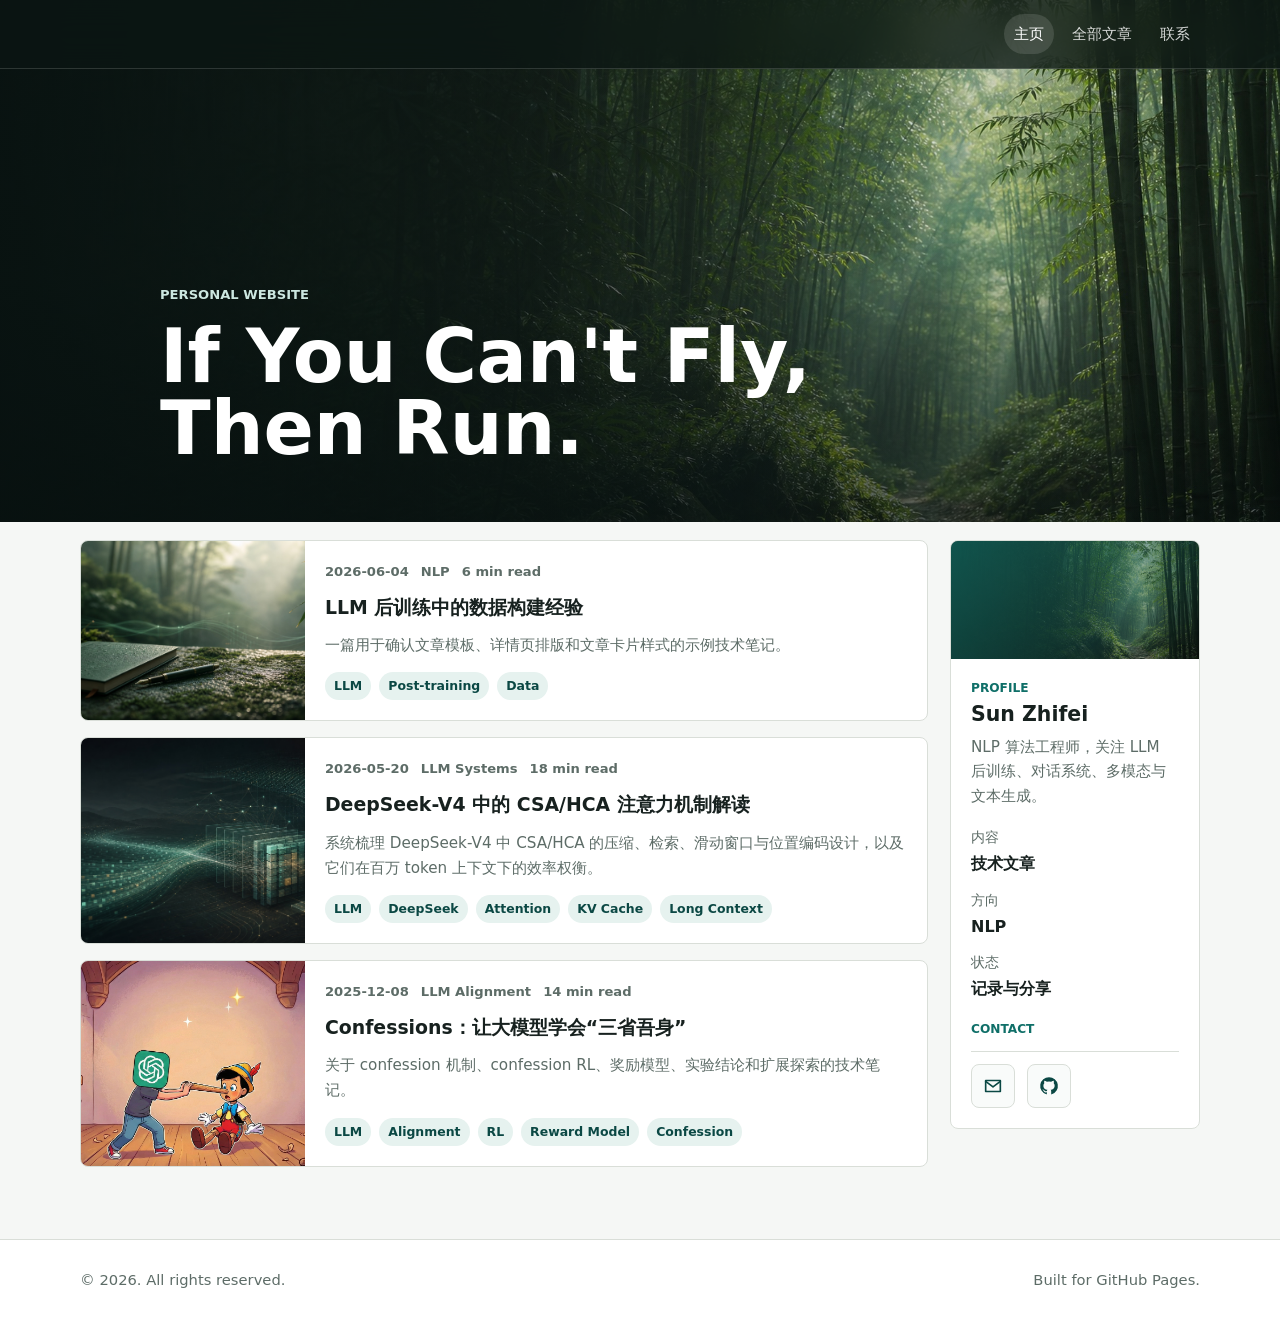
==== commit 47deb1b9: "Remove experience navigation link" ====
--- a/index.html
+++ b/index.html
@@ -80,6 +80,6 @@
         </div>
     </footer>
     <script src="assets/articles.js"></script>
-    <script src="assets/site.js?v=20260605-7"></script>
+    <script src="assets/site.js?v=20260608-1"></script>
 </body>
 </html>
--- a/assets/site.css
+++ b/assets/site.css
@@ -534,6 +534,10 @@
     font-weight: 900;
 }
 
+.article-content em {
+    font-style: italic;
+}
+
 .article-content code {
     border-radius: 6px;
     padding: 0.15em 0.35em;
@@ -581,11 +585,24 @@
     margin-top: 10px;
 }
 
+.article-content hr {
+    margin: 34px 0;
+    border: 0;
+    border-top: 1px solid var(--line);
+}
+
 .math {
     display: inline;
     padding: 0 0.08em;
     color: #17211f;
     white-space: nowrap;
+}
+
+.math-display {
+    display: block;
+    overflow-x: auto;
+    padding: 8px 0;
+    white-space: normal;
 }
 
 .math mjx-container {
@@ -625,6 +642,37 @@
 
 .article-content tr:last-child td {
     border-bottom: 0;
+}
+
+.footnote-ref {
+    font-size: 0.72em;
+    line-height: 0;
+    vertical-align: super;
+}
+
+.article-content .footnote-ref a {
+    border-bottom: 0;
+    font-weight: 800;
+}
+
+.article-footnotes {
+    margin-top: 28px;
+    padding-top: 18px;
+    border-top: 1px solid var(--line);
+    color: var(--muted);
+    font-size: 0.94rem;
+}
+
+.article-footnotes p {
+    margin: 0;
+}
+
+.article-content .footnote-backref {
+    margin-left: 6px;
+    border-bottom: 0;
+    color: var(--brand-dark);
+    font-size: 0.86em;
+    font-weight: 800;
 }
 
 .article-callout {
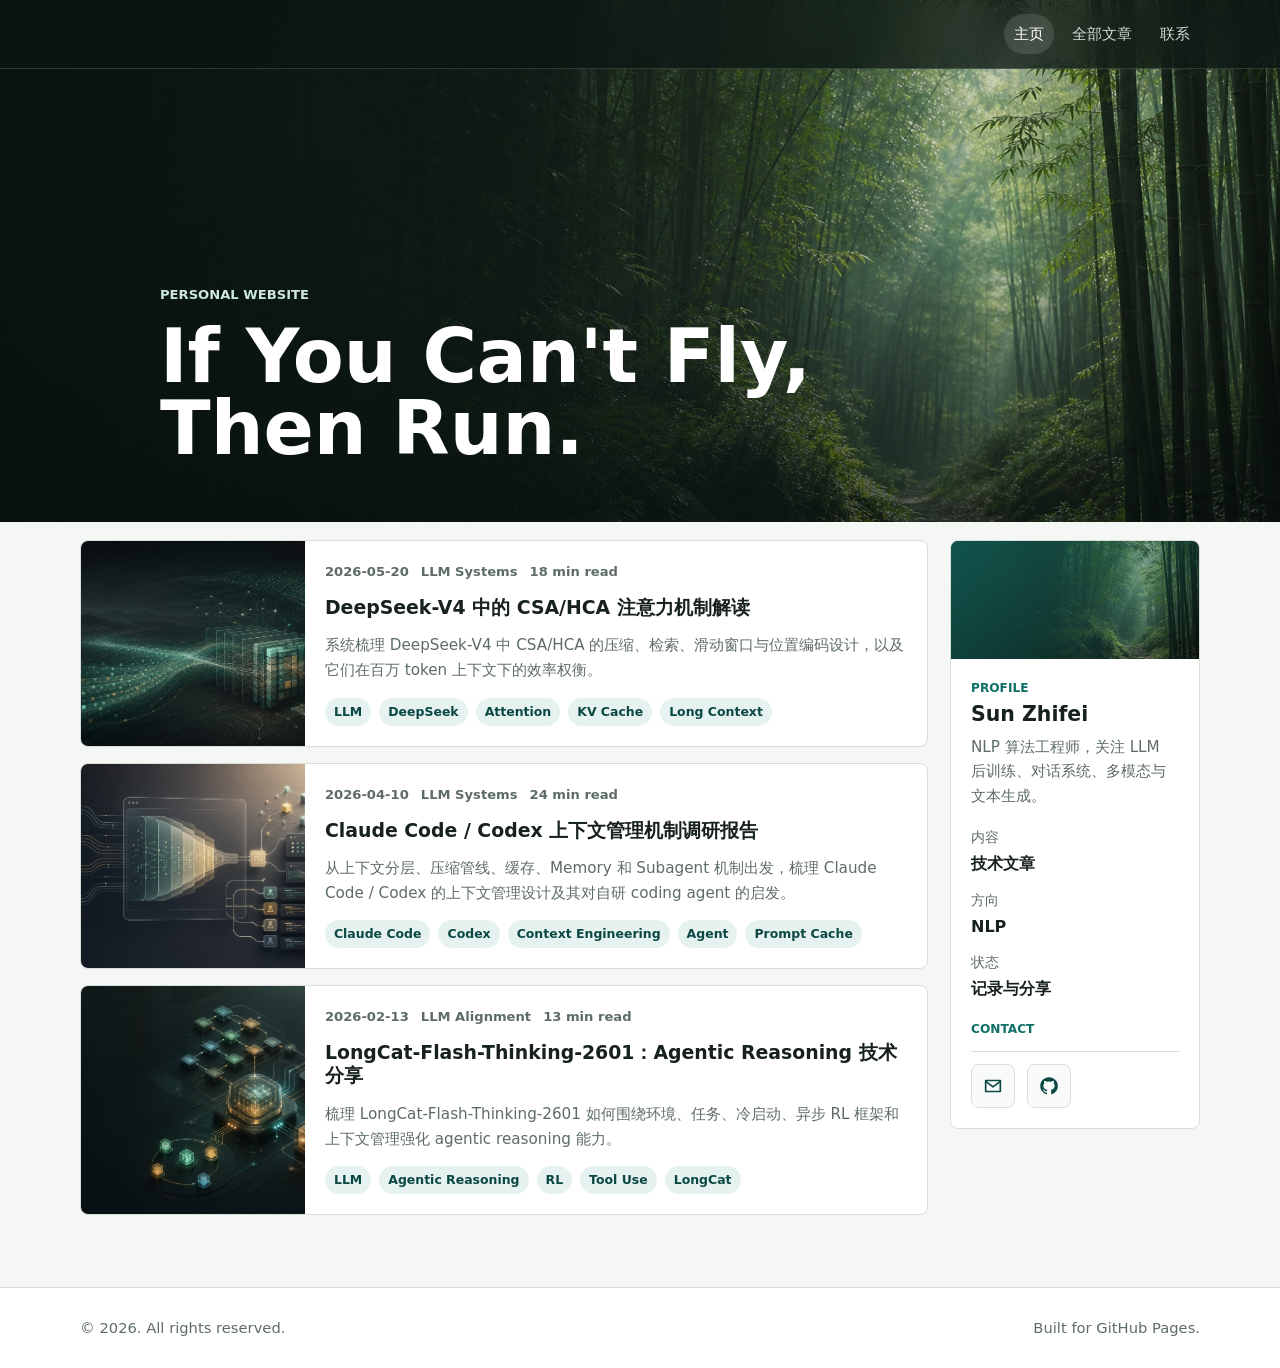
==== commit f2ea6568: "Improve article generation checks" ====
--- a/index.html
+++ b/index.html
@@ -5,7 +5,7 @@
     <meta name="viewport" content="width=device-width, initial-scale=1.0">
     <meta name="description" content="Sun Zhifei 的个人主页，记录 NLP、LLM、对话系统与技术文章。">
     <title>Sun Zhifei | 个人主页</title>
-    <link rel="stylesheet" href="assets/site.css?v=20260605-8">
+    <link rel="stylesheet" href="assets/site.css?v=20260610-1">
     <link rel="icon" href="assets/favicon.svg" type="image/svg+xml">
 </head>
 <body data-site-root="" data-active-section="home">
@@ -80,6 +80,6 @@
         </div>
     </footer>
     <script src="assets/articles.js"></script>
-    <script src="assets/site.js?v=20260608-1"></script>
+    <script src="assets/site.js?v=20260610-1"></script>
 </body>
 </html>
--- a/assets/site.css
+++ b/assets/site.css
@@ -1,3 +1,5 @@
+/* Tokens */
+
 :root {
     --bg: #f5f7f5;
     --surface: #ffffff;
@@ -12,6 +14,8 @@
     --content: 1120px;
 }
 
+/* Base */
+
 * {
     box-sizing: border-box;
 }
@@ -38,6 +42,8 @@
     display: block;
     max-width: 100%;
 }
+
+/* Header */
 
 .site-header {
     position: fixed;
@@ -96,6 +102,8 @@
     background: var(--bg);
 }
 
+/* Shared Heroes */
+
 .hero,
 .experience-hero,
 .article-hero {
@@ -104,33 +112,8 @@
     color: #ffffff;
 }
 
-.hero {
-    width: 100%;
-    min-height: clamp(440px, 58vh, 560px);
-    margin: 0;
-    overflow: hidden;
-    background:
-        linear-gradient(90deg, rgba(7, 16, 15, 0.84), rgba(7, 16, 15, 0.48) 42%, rgba(7, 16, 15, 0.08) 76%),
-        linear-gradient(0deg, rgba(7, 16, 15, 0.56), rgba(7, 16, 15, 0.02) 46%),
-        url("hero-bamboo.jpg") center / cover no-repeat;
-}
-
-.experience-hero {
-    min-height: clamp(440px, 58vh, 560px);
-    background:
-        linear-gradient(90deg, rgba(7, 16, 15, 0.84), rgba(7, 16, 15, 0.48) 42%, rgba(7, 16, 15, 0.08) 76%),
-        linear-gradient(0deg, rgba(7, 16, 15, 0.56), rgba(7, 16, 15, 0.02) 46%),
-        url("hero-bamboo.jpg") center / cover no-repeat;
-}
-
-.article-hero {
-    min-height: clamp(280px, 34vh, 360px);
-    background:
-        linear-gradient(90deg, rgba(7, 16, 15, 0.84), rgba(7, 16, 15, 0.48) 46%, rgba(7, 16, 15, 0.12) 78%),
-        linear-gradient(0deg, rgba(7, 16, 15, 0.66), rgba(7, 16, 15, 0.03) 48%),
-        var(--article-hero-image, url("article-hero-forest.jpg")) center / cover no-repeat;
-}
-
+.hero,
+.experience-hero,
 .article-list-hero {
     min-height: clamp(440px, 58vh, 560px);
     background:
@@ -139,6 +122,22 @@
         url("hero-bamboo.jpg") center / cover no-repeat;
 }
 
+.hero {
+    width: 100%;
+    margin: 0;
+    overflow: hidden;
+}
+
+.article-hero {
+    position: relative;
+    overflow: hidden;
+    min-height: clamp(280px, 34vh, 360px);
+    background:
+        linear-gradient(90deg, rgba(7, 16, 15, 0.84), rgba(7, 16, 15, 0.48) 46%, rgba(7, 16, 15, 0.12) 78%),
+        linear-gradient(0deg, rgba(7, 16, 15, 0.66), rgba(7, 16, 15, 0.03) 48%),
+        var(--article-hero-image, url("article-hero-forest.jpg")) center / cover no-repeat;
+}
+
 .hero-inner {
     padding: 132px 0 64px;
 }
@@ -154,6 +153,8 @@
 }
 
 .article-hero .hero-inner {
+    position: relative;
+    z-index: 1;
     width: min(100% - 64px, 920px);
     padding: 104px 0 42px;
 }
@@ -255,6 +256,8 @@
     background: rgba(255, 255, 255, 0.48);
     content: "";
 }
+
+/* Buttons */
 
 .button {
     display: inline-flex;
@@ -283,6 +286,8 @@
 .section {
     padding: 72px 0;
 }
+
+/* Home And Article Lists */
 
 .article-shell {
     padding: 68px 0 80px;
@@ -451,6 +456,8 @@
     cursor: not-allowed;
 }
 
+/* Article Detail */
+
 .article-layout {
     display: grid;
     grid-template-columns: minmax(0, 760px) 260px;
@@ -615,13 +622,17 @@
     vertical-align: -0.28em;
 }
 
-.article-content table {
-    display: block;
+.article-table-wrap {
     width: 100%;
     overflow-x: auto;
-    border-collapse: collapse;
     border: 1px solid var(--line);
     border-radius: var(--radius);
+    background: var(--surface);
+}
+
+.article-content table {
+    width: 100%;
+    border-collapse: collapse;
     background: var(--surface);
 }
 
@@ -715,6 +726,9 @@
 .article-aside {
     position: sticky;
     top: 96px;
+    display: flex;
+    max-height: calc(100vh - 120px);
+    flex-direction: column;
     min-width: 0;
     padding-left: 22px;
     border-left: 1px solid var(--line);
@@ -732,7 +746,17 @@
     gap: 10px;
 }
 
+.article-toc {
+    min-height: 0;
+    overflow-y: auto;
+    overscroll-behavior: contain;
+    padding-right: 8px;
+    scrollbar-width: thin;
+    scrollbar-color: rgba(15, 111, 104, 0.3) transparent;
+}
+
 .article-info {
+    flex: 0 0 auto;
     margin-top: 30px;
     padding-top: 22px;
     border-top: 1px solid var(--line);
@@ -771,6 +795,8 @@
     color: var(--brand-dark);
     outline: none;
 }
+
+/* Experience */
 
 .sr-only {
     position: absolute;
@@ -1266,6 +1292,8 @@
     font-weight: 800;
 }
 
+/* Footer */
+
 .site-footer {
     padding: 28px 0;
     color: var(--muted);
@@ -1280,6 +1308,8 @@
     gap: 16px;
     font-size: 0.92rem;
 }
+
+/* Responsive */
 
 @media (max-width: 820px) {
     .site-header {
@@ -1345,6 +1375,9 @@
     .experience-sidebar,
     .article-aside {
         position: static;
+        display: block;
+        max-height: none;
+        overflow: visible;
     }
 
     .article-layout {
@@ -1355,6 +1388,11 @@
         padding: 22px 0 0;
         border-top: 1px solid var(--line);
         border-left: 0;
+    }
+
+    .article-toc {
+        overflow: visible;
+        padding-right: 0;
     }
 
     .footer-inner {
@@ -1401,22 +1439,19 @@
         text-align: center;
     }
 
-    .hero {
-        width: 100%;
-        min-height: 570px;
-        margin-top: 0;
-        background:
-            linear-gradient(90deg, rgba(7, 16, 15, 0.84), rgba(7, 16, 15, 0.48)),
-            linear-gradient(0deg, rgba(7, 16, 15, 0.7), rgba(7, 16, 15, 0.08) 48%),
-            url("hero-bamboo.jpg") 62% center / cover no-repeat;
-    }
-
-    .experience-hero {
+    .hero,
+    .experience-hero,
+    .article-list-hero {
         min-height: 570px;
         background:
             linear-gradient(90deg, rgba(7, 16, 15, 0.84), rgba(7, 16, 15, 0.48)),
             linear-gradient(0deg, rgba(7, 16, 15, 0.7), rgba(7, 16, 15, 0.08) 48%),
             url("hero-bamboo.jpg") 62% center / cover no-repeat;
+    }
+
+    .hero {
+        width: 100%;
+        margin-top: 0;
     }
 
     .article-hero {
@@ -1425,14 +1460,6 @@
             linear-gradient(90deg, rgba(7, 16, 15, 0.86), rgba(7, 16, 15, 0.5)),
             linear-gradient(0deg, rgba(7, 16, 15, 0.72), rgba(7, 16, 15, 0.1) 48%),
             var(--article-hero-image, url("article-hero-forest.jpg")) 58% center / cover no-repeat;
-    }
-
-    .article-list-hero {
-        min-height: 570px;
-        background:
-            linear-gradient(90deg, rgba(7, 16, 15, 0.84), rgba(7, 16, 15, 0.48)),
-            linear-gradient(0deg, rgba(7, 16, 15, 0.7), rgba(7, 16, 15, 0.08) 48%),
-            url("hero-bamboo.jpg") 62% center / cover no-repeat;
     }
 
     .hero .hero-inner,
@@ -1538,12 +1565,63 @@
     }
 }
 
+/* Article Overrides */
+
 .confessions-article .article-hero {
     min-height: clamp(420px, 52vh, 560px);
     background:
         linear-gradient(90deg, rgba(7, 16, 15, 0.84), rgba(7, 16, 15, 0.52) 42%, rgba(7, 16, 15, 0.1) 76%),
         linear-gradient(0deg, rgba(7, 16, 15, 0.62), rgba(7, 16, 15, 0.06) 48%),
         var(--article-hero-image, url("article-hero-forest.jpg")) center 48% / cover no-repeat;
+}
+
+.sft-alignment-article .article-hero {
+    min-height: clamp(420px, 52vh, 560px);
+    background: #0d1614;
+}
+
+.sft-alignment-article .article-hero::before {
+    content: "";
+    position: absolute;
+    inset: 0;
+    z-index: 1;
+    background:
+        linear-gradient(90deg, rgba(6, 14, 13, 0.96), rgba(6, 14, 13, 0.82) 34%, rgba(6, 14, 13, 0.24) 70%),
+        linear-gradient(0deg, rgba(6, 14, 13, 0.62), rgba(6, 14, 13, 0.08) 44%);
+}
+
+.sft-alignment-article .article-hero-media {
+    position: absolute;
+    inset: 0;
+    z-index: 0;
+    width: 100%;
+    height: 100%;
+    object-fit: cover;
+    object-position: center center;
+}
+
+.sft-alignment-article .article-hero .hero-inner {
+    z-index: 2;
+}
+
+.rope-article .article-hero {
+    min-height: clamp(420px, 52vh, 560px);
+    background:
+        linear-gradient(90deg, rgba(4, 12, 12, 0.9), rgba(4, 12, 12, 0.62) 38%, rgba(4, 12, 12, 0.1) 76%),
+        linear-gradient(0deg, rgba(4, 12, 12, 0.5), rgba(4, 12, 12, 0.02) 48%),
+        var(--article-hero-image, url("article-hero-forest.jpg")) center / cover no-repeat;
+}
+
+.rope-article .article-hero .hero-inner {
+    z-index: 1;
+}
+
+.rope-article .article-hero h1 {
+    max-width: 520px;
+}
+
+.rope-article .article-hero .hero-copy {
+    max-width: 560px;
 }
 
 @media (max-width: 520px) {
@@ -1555,3 +1633,31 @@
             var(--article-hero-image, url("article-hero-forest.jpg")) 46% center / cover no-repeat;
     }
 }
+
+@media (max-width: 760px) {
+    .sft-alignment-article .article-hero {
+        min-height: 560px;
+    }
+
+    .sft-alignment-article .article-hero::before {
+        background:
+            linear-gradient(0deg, rgba(6, 14, 13, 0.92), rgba(6, 14, 13, 0.54) 52%, rgba(6, 14, 13, 0.88)),
+            linear-gradient(90deg, rgba(6, 14, 13, 0.82), rgba(6, 14, 13, 0.18));
+    }
+
+    .sft-alignment-article .article-hero .hero-inner {
+        padding-top: 184px;
+    }
+
+    .rope-article .article-hero {
+        min-height: 560px;
+        background:
+            linear-gradient(0deg, rgba(4, 12, 12, 0.86), rgba(4, 12, 12, 0.45) 52%, rgba(4, 12, 12, 0.82)),
+            linear-gradient(90deg, rgba(4, 12, 12, 0.88), rgba(4, 12, 12, 0.18)),
+            var(--article-hero-image, url("article-hero-forest.jpg")) 64% center / cover no-repeat;
+    }
+
+    .rope-article .article-hero .hero-inner {
+        padding-top: 184px;
+    }
+}
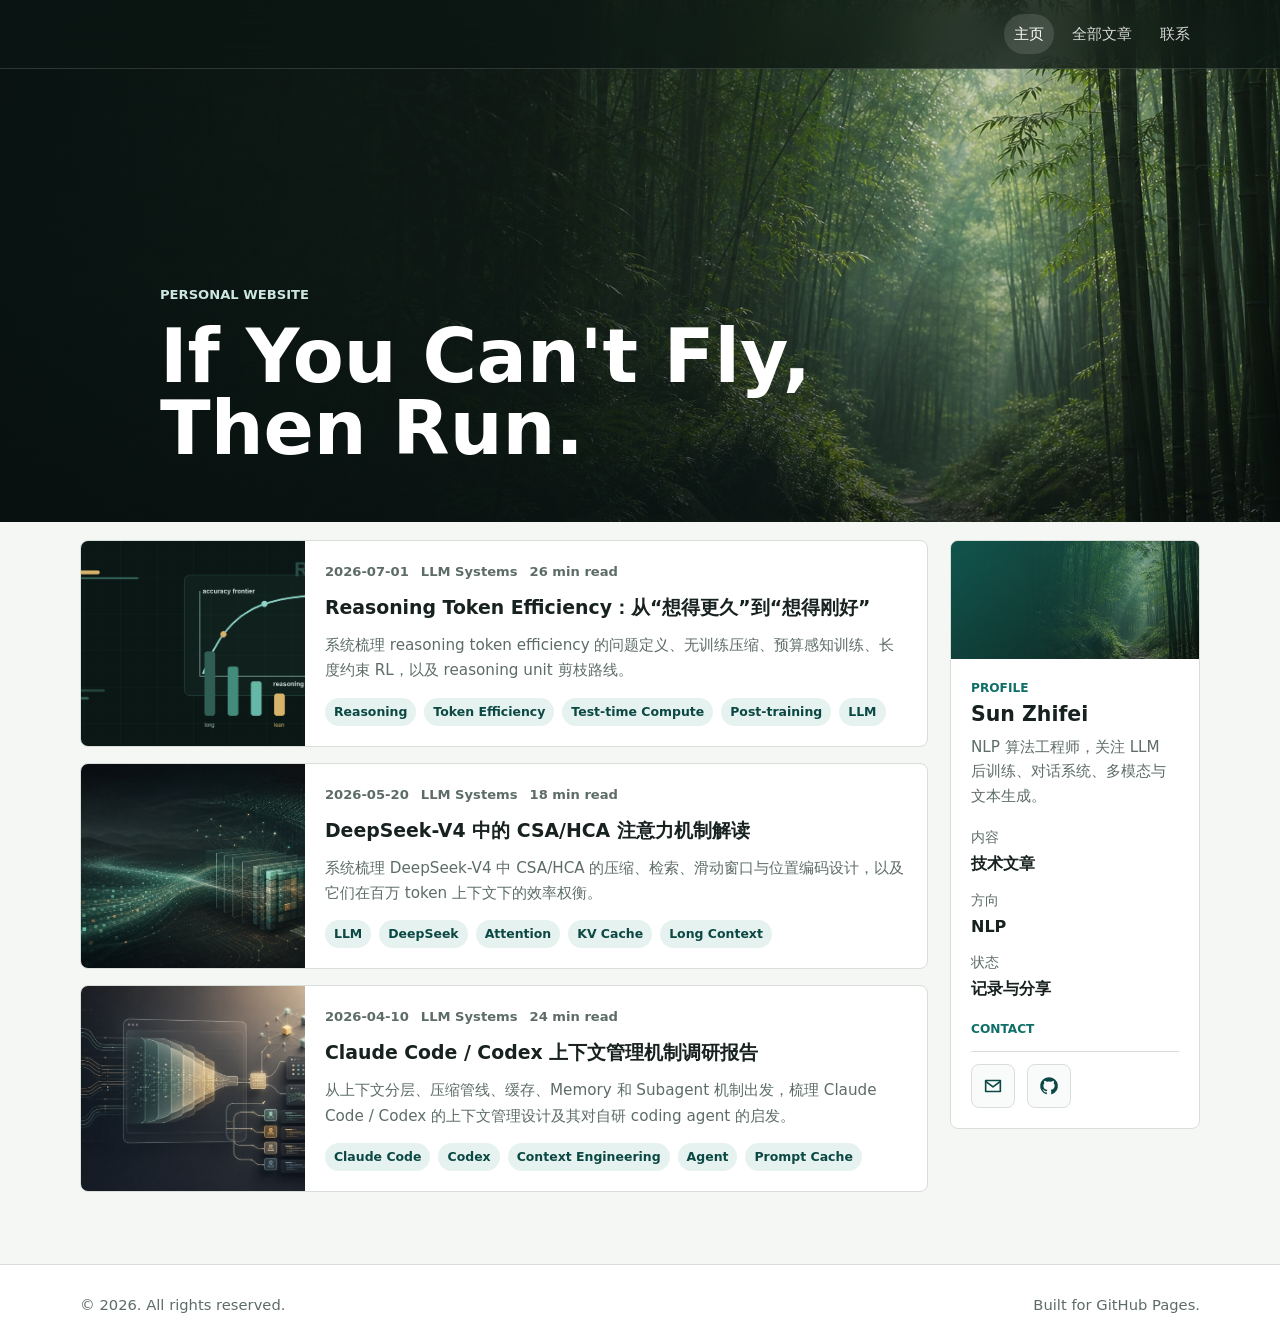
==== commit bb91d39a: "Add reasoning token efficiency article" ====
--- a/index.html
+++ b/index.html
@@ -5,7 +5,7 @@
     <meta name="viewport" content="width=device-width, initial-scale=1.0">
     <meta name="description" content="Sun Zhifei 的个人主页，记录 NLP、LLM、对话系统与技术文章。">
     <title>Sun Zhifei | 个人主页</title>
-    <link rel="stylesheet" href="assets/site.css?v=20260610-1">
+    <link rel="stylesheet" href="assets/site.css?v=20260701-1">
     <link rel="icon" href="assets/favicon.svg" type="image/svg+xml">
 </head>
 <body data-site-root="" data-active-section="home">
--- a/assets/site.css
+++ b/assets/site.css
@@ -567,6 +567,56 @@
     padding: 0;
     color: inherit;
     background: transparent;
+}
+
+.article-columns {
+    display: grid;
+    grid-template-columns: repeat(2, minmax(0, 1fr));
+    gap: 28px;
+    align-items: start;
+    margin: 28px 0;
+    padding: 20px;
+    border: 1px solid rgba(15, 111, 104, 0.18);
+    border-radius: var(--radius);
+    background: rgba(255, 255, 255, 0.44);
+    box-shadow: inset 0 0 0 1px rgba(255, 255, 255, 0.56);
+}
+
+.article-columns[data-column-count="3"] {
+    grid-template-columns: repeat(3, minmax(0, 1fr));
+    gap: 20px;
+}
+
+.article-column {
+    min-width: 0;
+}
+
+.article-column + .article-column {
+    padding-left: 28px;
+    border-left: 1px solid rgba(15, 111, 104, 0.14);
+}
+
+.article-columns[data-column-count="3"] .article-column + .article-column {
+    padding-left: 20px;
+}
+
+.article-column > * {
+    margin-top: 0;
+    margin-bottom: 0;
+}
+
+.article-column > * + * {
+    margin-top: 14px;
+}
+
+.article-column pre {
+    padding: 18px;
+    font-size: 0.9rem;
+}
+
+.article-column ul,
+.article-column ol {
+    padding-left: 1.15rem;
 }
 
 .article-content blockquote {
@@ -1563,6 +1613,28 @@
     .article-content pre {
         padding: 16px;
     }
+
+    .article-columns {
+        grid-template-columns: 1fr;
+        gap: 18px;
+        padding: 16px;
+    }
+
+    .article-columns[data-column-count="3"] {
+        grid-template-columns: 1fr;
+        gap: 18px;
+    }
+
+    .article-column + .article-column {
+        padding-top: 18px;
+        padding-left: 0;
+        border-top: 1px solid rgba(15, 111, 104, 0.14);
+        border-left: 0;
+    }
+
+    .article-columns[data-column-count="3"] .article-column + .article-column {
+        padding-left: 0;
+    }
 }
 
 /* Article Overrides */
